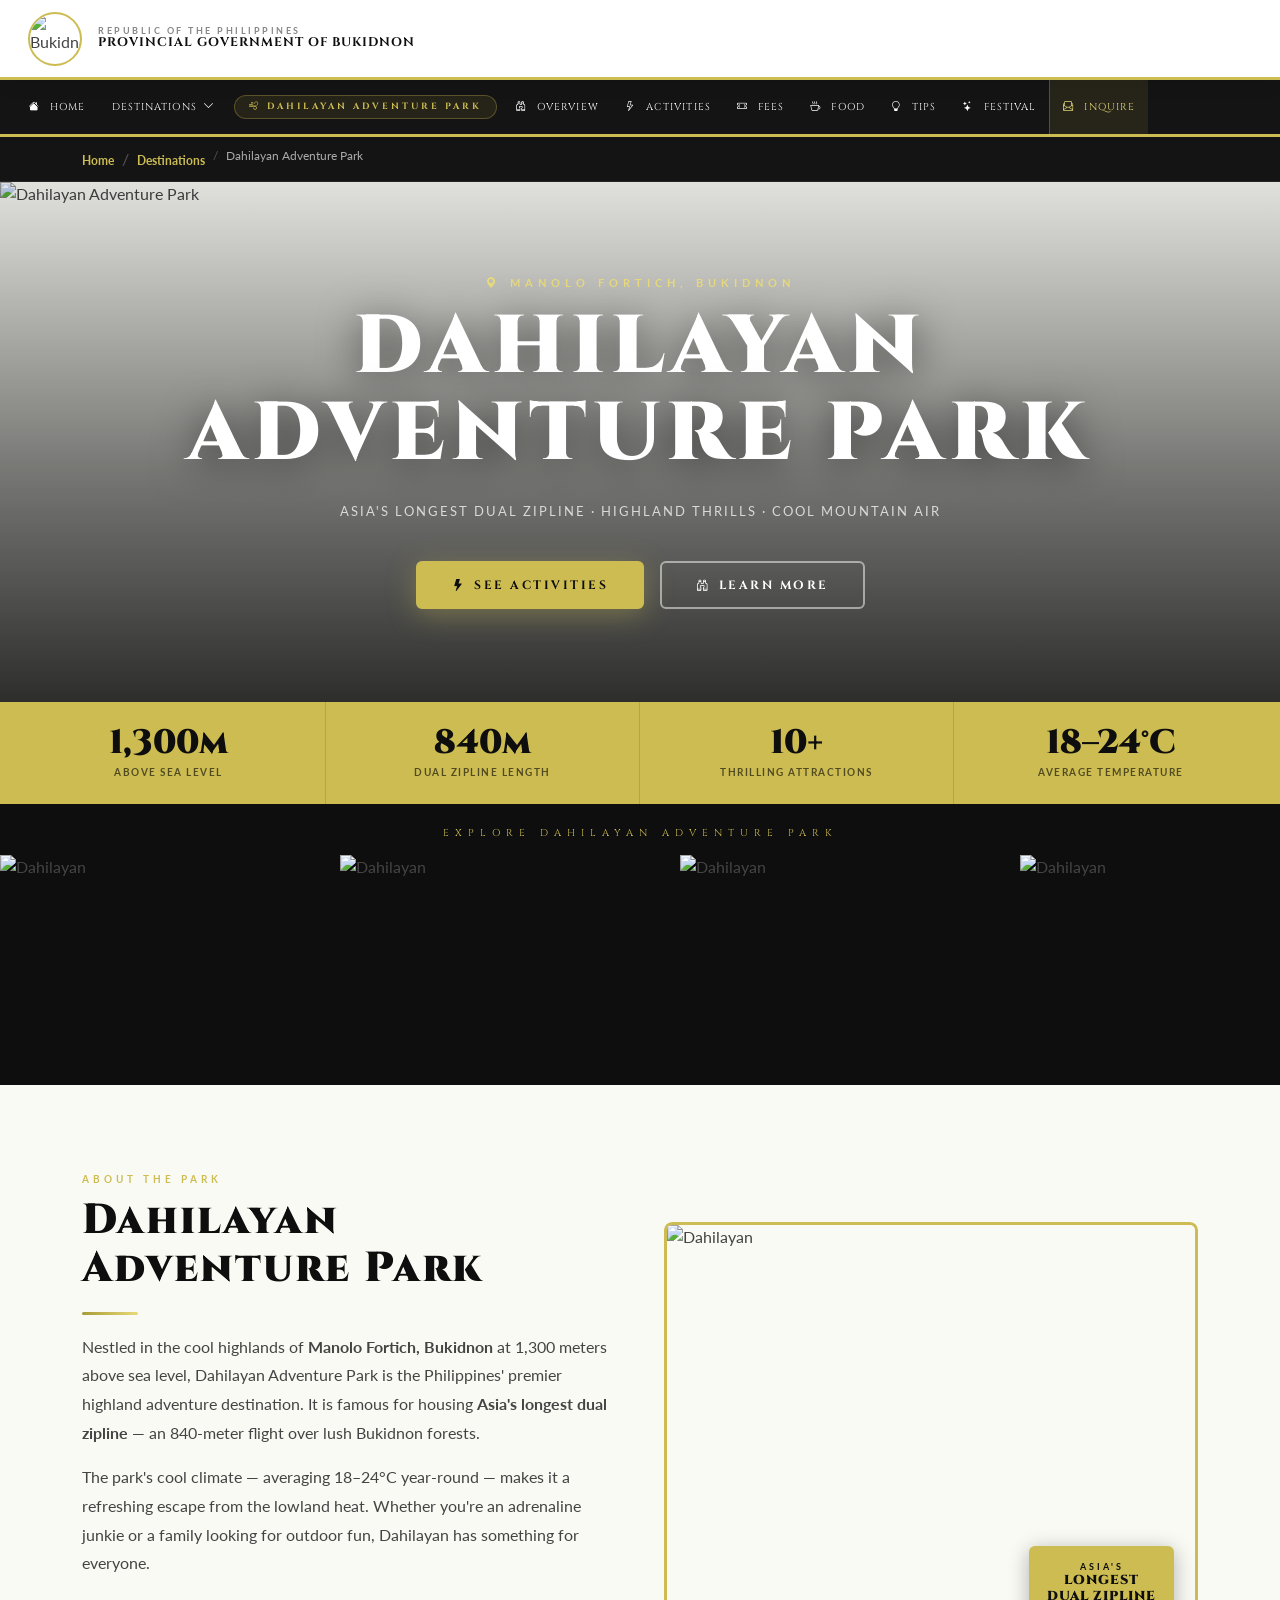
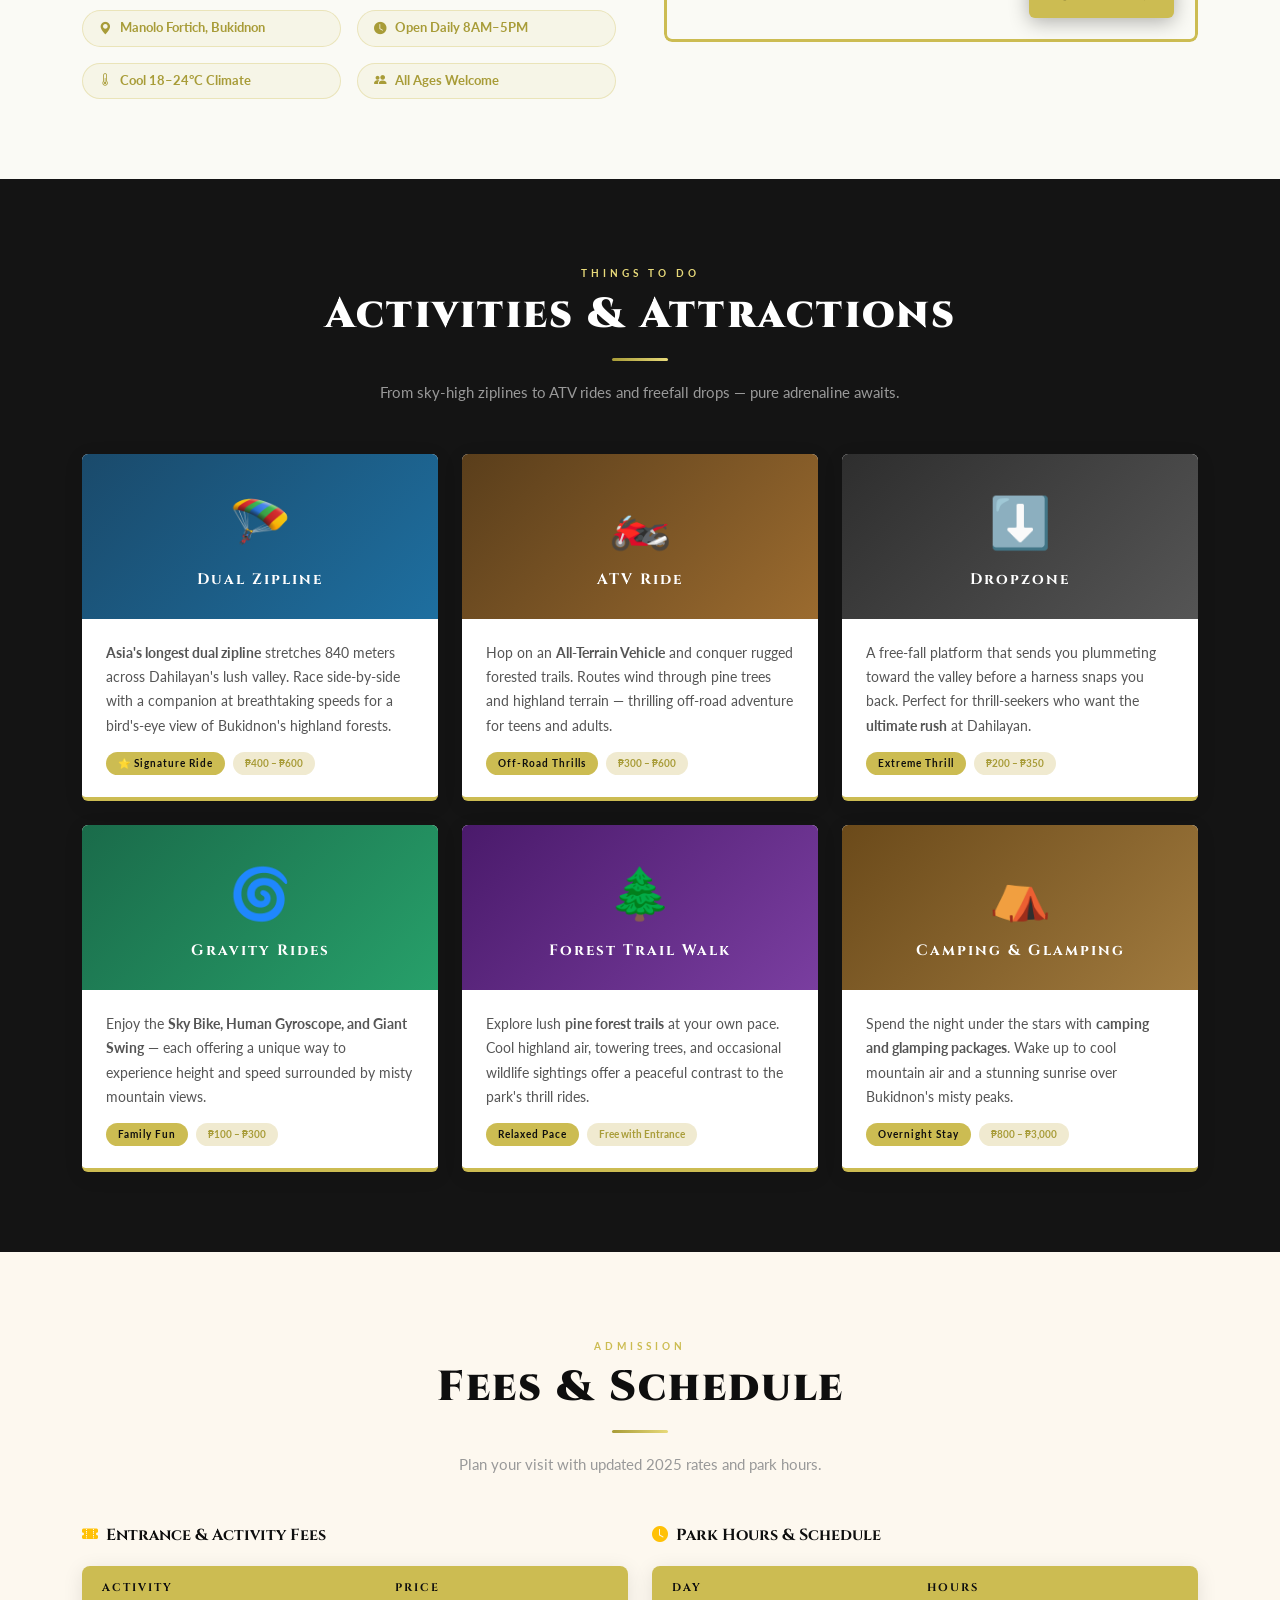
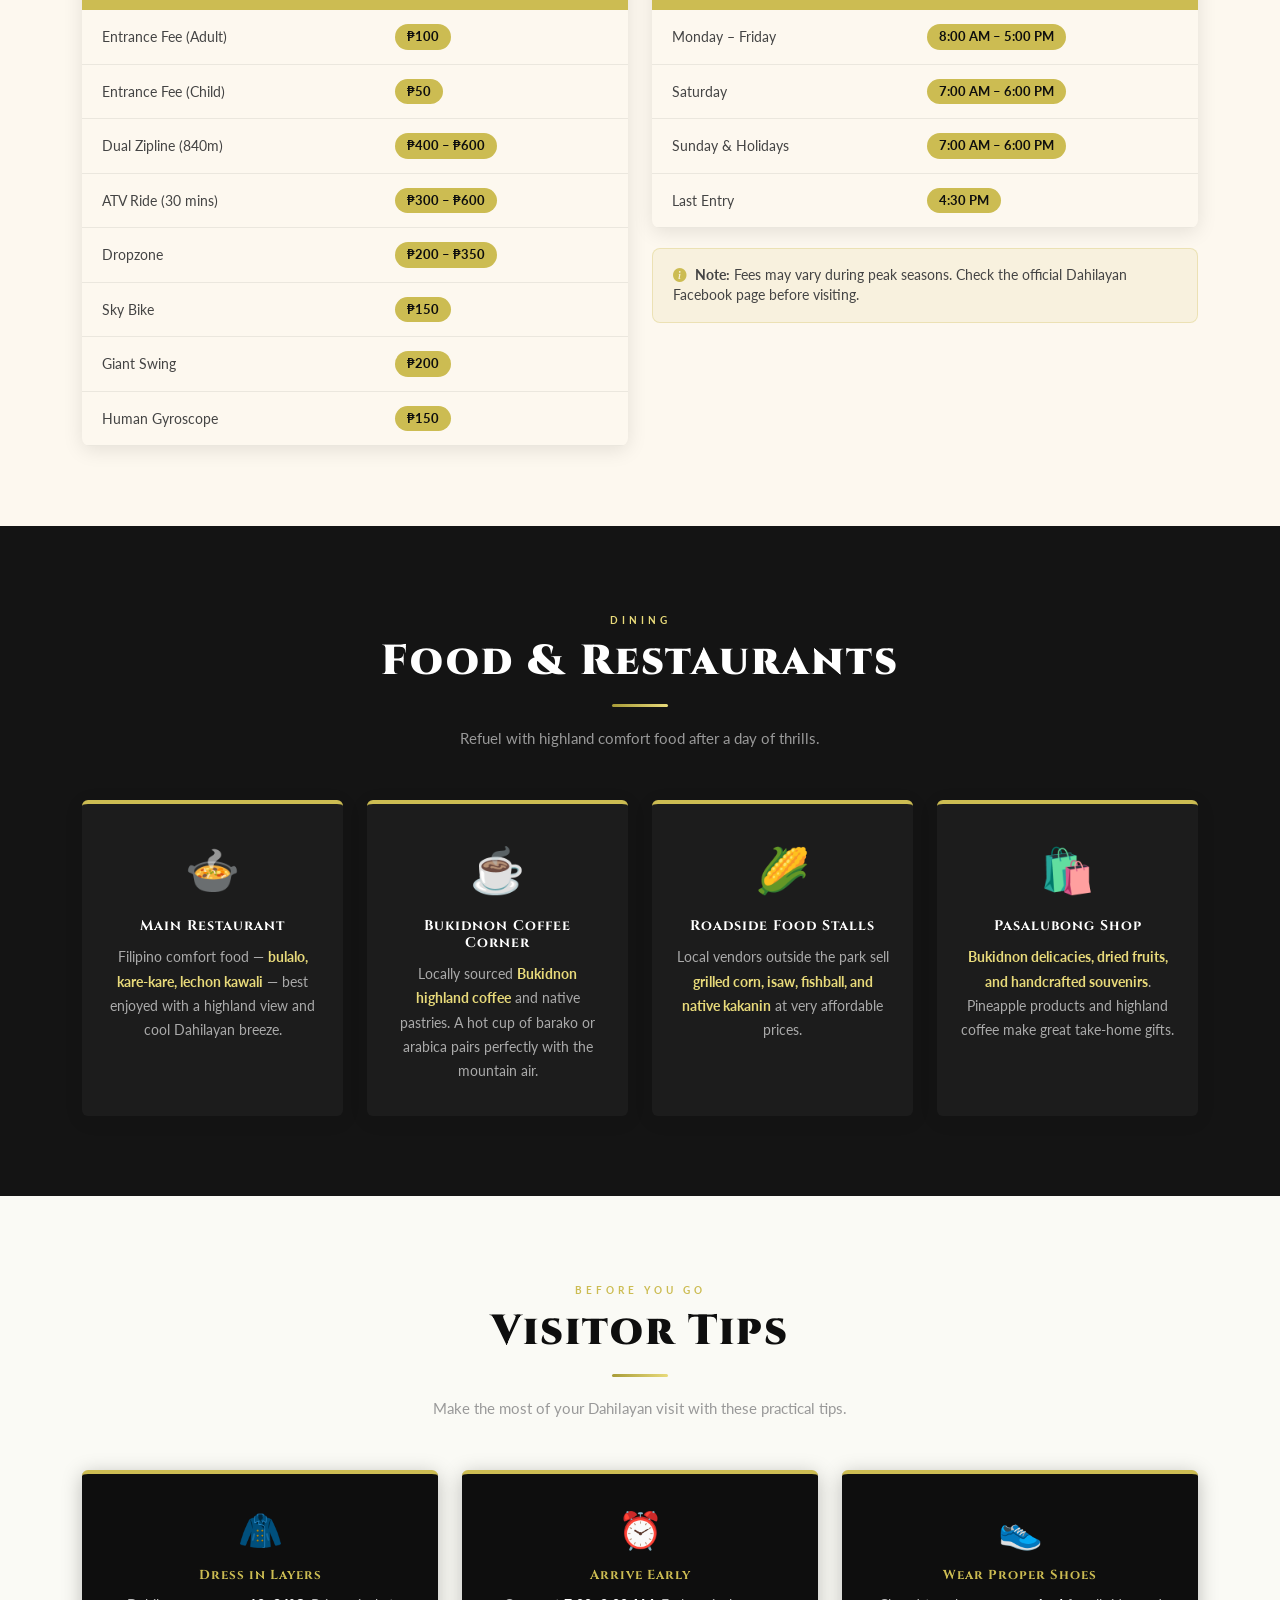
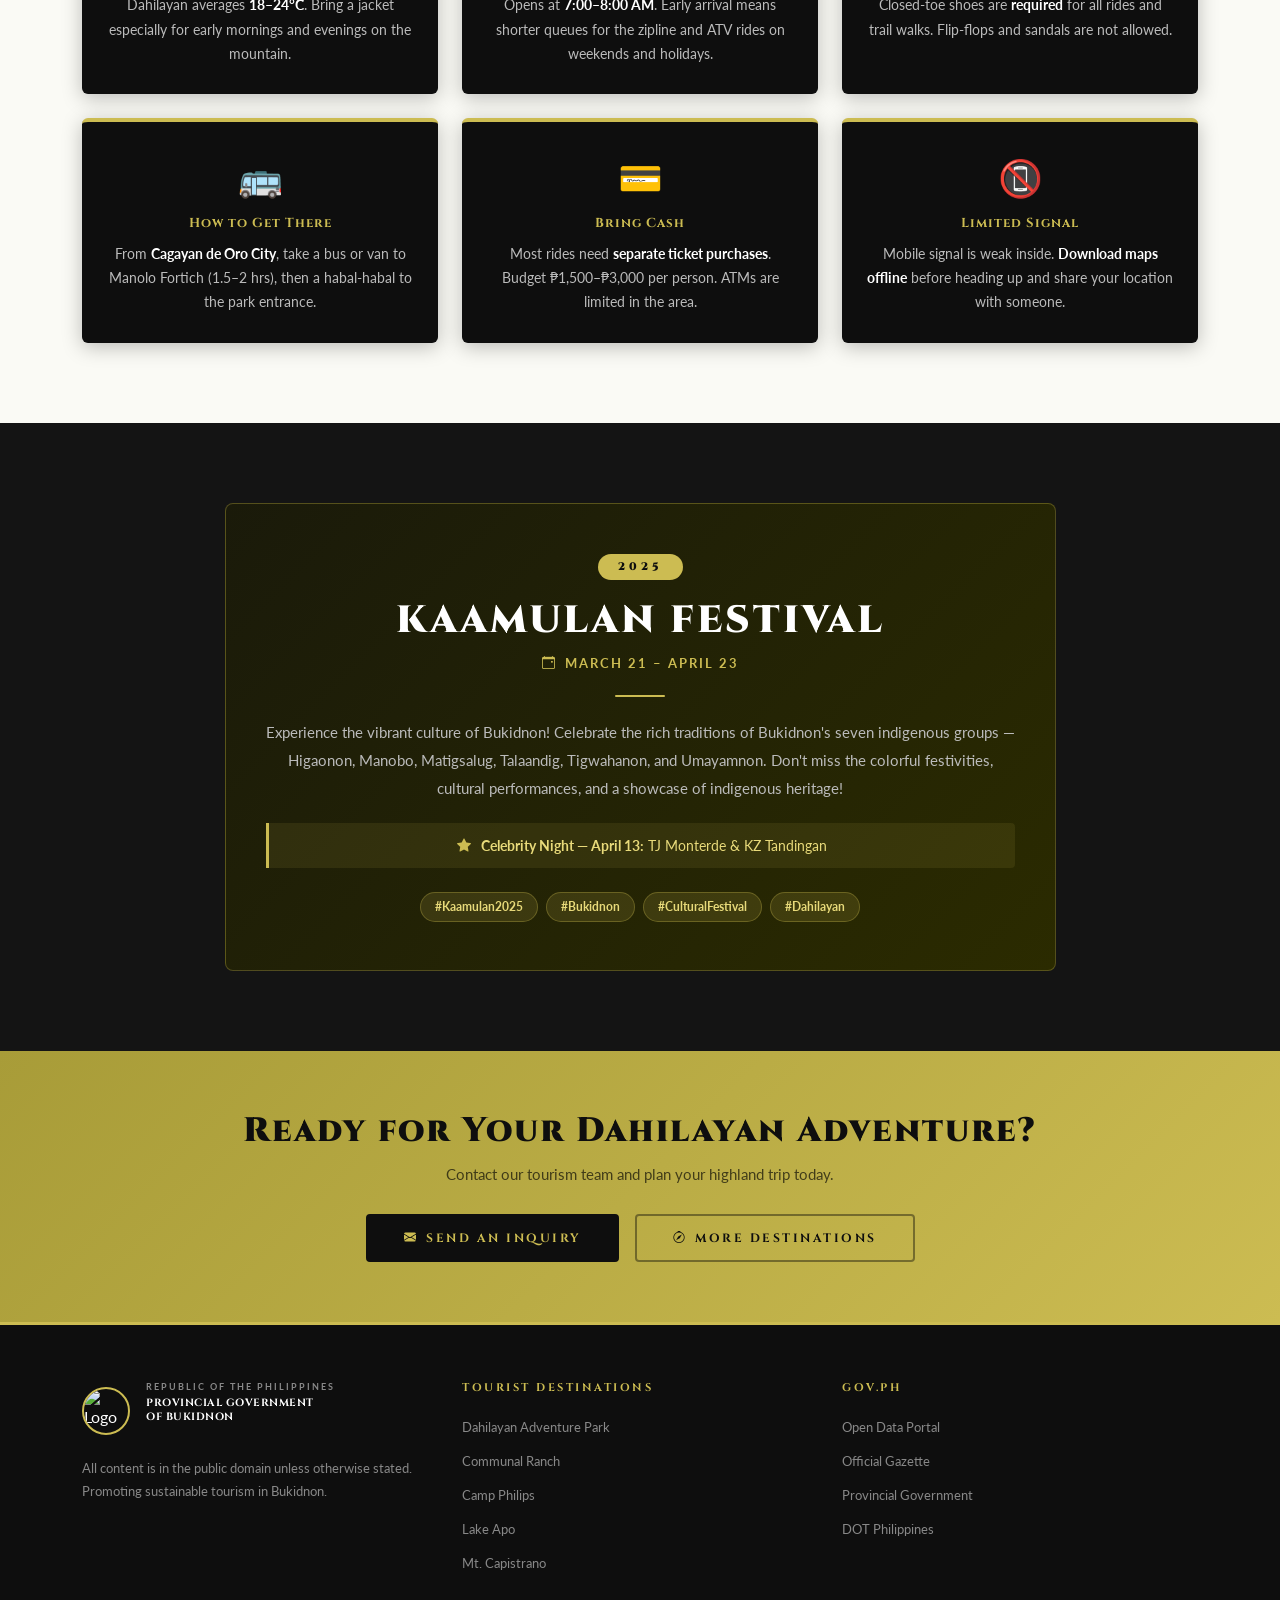
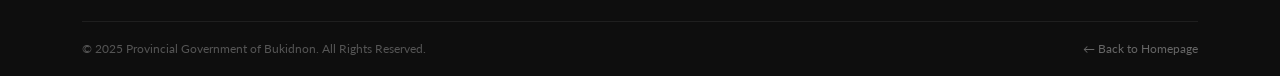
==== dahilayan-overview.html @ 79a54953 "Add files via upload" ====
<!DOCTYPE html>
<html lang="en">
<head>
<meta charset="UTF-8">
<meta name="viewport" content="width=device-width, initial-scale=1.0">
<title>Dahilayan Adventure Park – Bukidnon Tourism</title>
<link rel="preconnect" href="https://fonts.googleapis.com">
<link rel="preconnect" href="https://fonts.gstatic.com" crossorigin>
<link href="https://fonts.googleapis.com/css2?family=Cinzel:wght@400;600;700;900&family=Lato:ital,wght@0,300;0,400;0,700;1,300&display=swap" rel="stylesheet">
<link href="https://cdn.jsdelivr.net/npm/bootstrap@5.3.3/dist/css/bootstrap.min.css" rel="stylesheet">
<link href="https://cdn.jsdelivr.net/npm/bootstrap-icons@1.11.3/font/bootstrap-icons.min.css" rel="stylesheet">
<link rel="stylesheet" href="styles/index_style.css">
<style>
:root{--gold:#ccbc52;--gold-dark:#a89c38;--gold-light:#e8da7a;--black:#0e0e0e;--dark:#141414;--mid:#222;--dark-card:#1c1c1c;--white:#fff;--off-white:#fafaf5;--warm-bg:#fdf8ef;--text-body:#444;--text-muted:#888;--font-display:'Cinzel',serif;--font-body:'Lato',sans-serif;--header-h:80px;--nav-h:54px;--radius:6px;--transition:.25s ease;}
*,*::before,*::after{box-sizing:border-box;margin:0;padding:0;}html{scroll-behavior:smooth;}body{font-family:var(--font-body);background:var(--off-white);color:var(--text-body);overflow-x:hidden;}img{max-width:100%;display:block;}a{text-decoration:none;}

/* HEADER */
.site-header{position:sticky;top:0;z-index:1200;height:var(--header-h);background:var(--white);border-bottom:3px solid var(--gold);box-shadow:0 2px 18px rgba(0,0,0,.10);transition:height var(--transition);}
.site-header.header-scrolled{height:64px;}
.header-inner{height:100%;padding:0 28px;}
.site-logo{width:54px;height:54px;border-radius:50%;border:2.5px solid var(--gold);object-fit:cover;transition:width var(--transition),height var(--transition);}
.header-scrolled .site-logo{width:44px;height:44px;}
.header-sub{font-size:9px;font-weight:700;letter-spacing:2.5px;color:var(--text-muted);text-transform:uppercase;line-height:1;}
.header-title{font-family:var(--font-display);font-size:12.5px;font-weight:700;letter-spacing:1px;color:var(--black);line-height:1.35;}

/* HAMBURGER */
.hamburger-btn{display:none;flex-direction:column;justify-content:center;gap:5px;background:none;border:none;cursor:pointer;padding:8px;}
.hamburger-btn span{display:block;width:26px;height:2px;background:var(--black);border-radius:2px;transition:transform .3s,opacity .3s;}
.hamburger-btn.active span:nth-child(1){transform:translateY(7px) rotate(45deg);}
.hamburger-btn.active span:nth-child(2){opacity:0;}
.hamburger-btn.active span:nth-child(3){transform:translateY(-7px) rotate(-45deg);}

/* NAV */
.main-nav{background:var(--dark);border-bottom:3px solid var(--gold);position:sticky;top:var(--header-h);z-index:1100;transition:top var(--transition);}
.header-scrolled~.main-nav{top:64px;}
.nav-inner{min-height:var(--nav-h);}
.nav-list{list-style:none;}
.nav-item-custom{position:relative;}
.nav-link-custom{display:flex;align-items:center;gap:6px;padding:0 13px;height:var(--nav-h);color:var(--white);font-family:var(--font-display);font-size:10px;letter-spacing:1.1px;text-transform:uppercase;white-space:nowrap;cursor:pointer;transition:background var(--transition),color var(--transition);}
.nav-link-custom:hover,.nav-item-active .nav-link-custom{background:var(--gold);color:var(--black);}
.nav-chevron{font-size:11px;transition:transform .3s;}
.nav-item-custom:hover .nav-chevron,.nav-item-open .nav-chevron{transform:rotate(180deg);}
.nav-page-label{display:flex;align-items:center;}
.nav-section-pill{display:inline-flex;align-items:center;gap:6px;font-family:var(--font-display);font-size:9px;font-weight:700;letter-spacing:3px;text-transform:uppercase;color:var(--gold);background:rgba(204,188,82,.10);border:1px solid rgba(204,188,82,.30);border-radius:20px;padding:4px 14px;white-space:nowrap;pointer-events:none;margin:0 6px;}
.nav-cta .nav-link-custom{background:rgba(204,188,82,.10);border-left:1px solid rgba(204,188,82,.30);color:var(--gold-light);}
.nav-cta .nav-link-custom:hover{background:var(--gold);color:var(--black);}

/* DROPDOWN */
.nav-dropdown{display:none;position:absolute;top:var(--nav-h);left:0;min-width:230px;background:var(--mid);border-top:3px solid var(--gold);list-style:none;box-shadow:0 12px 32px rgba(0,0,0,.4);z-index:999;animation:dropIn .2s ease;}
.nav-item-custom:hover .nav-dropdown{display:block;}
@keyframes dropIn{from{opacity:0;transform:translateY(-8px);}to{opacity:1;transform:translateY(0);}}
.nav-dropdown li a{display:flex;align-items:center;gap:10px;padding:12px 20px;color:#ccc;font-size:13px;border-bottom:1px solid rgba(255,255,255,.05);transition:background var(--transition),color var(--transition),padding-left var(--transition);}
.nav-dropdown li:last-child a{border-bottom:none;}
.nav-dropdown li a:hover{background:var(--gold);color:var(--black);padding-left:28px;font-weight:700;}

/* BUTTONS */
.btn-gold{display:inline-block;padding:13px 34px;background:var(--gold);color:var(--black);font-family:var(--font-display);font-size:12px;font-weight:700;letter-spacing:2.5px;text-transform:uppercase;border-radius:var(--radius);border:2px solid var(--gold);box-shadow:0 6px 28px rgba(204,188,82,.35);transition:background var(--transition),transform .2s;}
.btn-gold:hover{background:var(--gold-light);transform:translateY(-2px);color:var(--black);}
.btn-ghost{display:inline-block;padding:13px 34px;background:transparent;color:var(--white);font-family:var(--font-display);font-size:12px;font-weight:700;letter-spacing:2.5px;text-transform:uppercase;border-radius:var(--radius);border:2px solid rgba(255,255,255,.5);transition:all var(--transition);}
.btn-ghost:hover{border-color:var(--gold);color:var(--gold-light);transform:translateY(-2px);}

/* PAGE HERO */
.page-hero{position:relative;width:100%;height:520px;overflow:hidden;}
.page-hero-bg{width:100%;height:100%;object-fit:cover;object-position:center;animation:heroZoom 16s ease-in-out infinite alternate;}
@keyframes heroZoom{from{transform:scale(1);}to{transform:scale(1.06);}}
.page-hero-overlay{position:absolute;inset:0;background:linear-gradient(to bottom,rgba(0,0,0,.1) 0%,rgba(0,0,0,.52) 55%,rgba(0,0,0,.82) 100%);display:flex;flex-direction:column;align-items:center;justify-content:center;text-align:center;padding:24px;}
.page-hero-eyebrow{font-size:11px;font-weight:700;letter-spacing:5px;color:var(--gold-light);text-transform:uppercase;margin-bottom:14px;animation:fadeDown .8s ease both;}
.page-hero-title{font-family:var(--font-display);font-size:clamp(40px,7vw,82px);font-weight:900;color:var(--white);letter-spacing:6px;text-shadow:0 6px 40px rgba(0,0,0,.6);line-height:1.05;animation:fadeDown .9s .1s ease both;}
.page-hero-sub{font-size:13px;letter-spacing:2px;color:rgba(255,255,255,.75);margin-top:16px;text-transform:uppercase;animation:fadeUp .8s .2s ease both;}
@keyframes fadeDown{from{opacity:0;transform:translateY(-20px);}to{opacity:1;transform:translateY(0);}}
@keyframes fadeUp{from{opacity:0;transform:translateY(20px);}to{opacity:1;transform:translateY(0);}}

/* BREADCRUMB */
.breadcrumb-bar{background:var(--dark);border-bottom:1px solid rgba(255,255,255,.07);padding:10px 0;}
.breadcrumb-bar .breadcrumb{margin:0;background:none;padding:0;}
.breadcrumb-bar .breadcrumb-item a{color:var(--gold);font-size:12px;font-weight:700;}
.breadcrumb-bar .breadcrumb-item.active{color:#aaa;font-size:12px;}
.breadcrumb-bar .breadcrumb-item+.breadcrumb-item::before{color:#555;}

/* FACT BAND */
.fact-bar{background:var(--gold);}
.fact-item{display:flex;flex-direction:column;align-items:center;justify-content:center;padding:24px 16px;border-right:1px solid rgba(0,0,0,.12);text-align:center;}
.fact-item:last-child{border-right:none;}
.fact-num{font-family:var(--font-display);font-size:clamp(22px,3.5vw,34px);font-weight:900;color:var(--black);line-height:1;}
.fact-label{font-size:10px;font-weight:700;letter-spacing:1.5px;text-transform:uppercase;color:rgba(0,0,0,.6);margin-top:5px;}

/* SLIDER */
.slider-section{overflow:hidden;background:var(--black);}
.slider-label-bar{font-family:var(--font-display);font-size:10px;letter-spacing:6px;color:var(--gold);text-align:center;padding:22px 0 14px;text-transform:uppercase;}
.slide-track{display:flex;animation:scroll 28s linear infinite;width:max-content;}
.slide-track img{width:340px;height:230px;object-fit:cover;flex-shrink:0;border-right:4px solid var(--black);}
@keyframes scroll{0%{transform:translateX(0);}100%{transform:translateX(-50%);}}

/* SECTIONS */
.section-block{padding:80px 0;}
.section-dark{background:var(--dark);}
.section-warm{background:var(--warm-bg);}
.section-eyebrow{display:inline-block;font-size:10px;font-weight:700;letter-spacing:4px;text-transform:uppercase;color:var(--gold);margin-bottom:10px;}
.section-eyebrow.light{color:var(--gold-light);}
.section-heading{font-family:var(--font-display);font-size:clamp(26px,4vw,42px);font-weight:900;color:var(--black);letter-spacing:2px;line-height:1.15;}
.section-heading.light{color:var(--white);}
.section-rule{width:56px;height:3px;background:linear-gradient(90deg,var(--gold-dark),var(--gold-light));border-radius:2px;margin:18px 0;}
.section-intro{font-size:15px;line-height:1.8;color:#999;max-width:620px;margin:0 auto;}
.section-body{font-size:15.5px;line-height:1.85;color:var(--text-body);}
.info-pill{background:rgba(204,188,82,.08);border:1px solid rgba(204,188,82,.3);border-radius:30px;padding:8px 16px;font-size:12.5px;font-weight:700;color:var(--gold-dark);display:flex;align-items:center;gap:8px;}

/* INFO CARDS */
.info-card{background:var(--white);border-radius:var(--radius);border-top:4px solid var(--gold);box-shadow:0 4px 20px rgba(0,0,0,.08);padding:32px 24px;text-align:center;height:100%;transition:transform .3s,box-shadow .3s;}
.info-card:hover{transform:translateY(-5px);box-shadow:0 12px 32px rgba(0,0,0,.14);}
.info-card-icon{font-size:44px;margin-bottom:16px;}
.info-card h3{font-family:var(--font-display);font-size:14px;font-weight:700;letter-spacing:1px;color:var(--black);margin-bottom:10px;}
.info-card p{font-size:13.5px;line-height:1.8;color:#555;margin:0;}

/* ACTIVITY CARDS */
.activity-card{background:var(--white);border-radius:var(--radius);border-bottom:4px solid var(--gold);box-shadow:0 4px 20px rgba(0,0,0,.09);overflow:hidden;height:100%;transition:transform .3s,box-shadow .3s;}
.activity-card:hover{transform:translateY(-6px);box-shadow:0 16px 36px rgba(0,0,0,.18);}
.activity-header{padding:30px 20px;text-align:center;}
.activity-emoji{font-size:50px;display:block;margin-bottom:12px;}
.activity-name{font-family:var(--font-display);font-size:15px;font-weight:700;letter-spacing:2px;color:var(--white);margin:0;}
.activity-body{padding:22px 24px;}
.activity-body p{font-size:13.5px;line-height:1.8;color:#555;margin:0;}
.activity-tags{margin-top:14px;display:flex;gap:8px;flex-wrap:wrap;}
.tag-gold{background:var(--gold);color:var(--black);font-size:10px;font-weight:700;letter-spacing:1px;padding:4px 12px;border-radius:20px;}
.tag-outline{background:#f0ead0;color:var(--gold-dark);font-size:10px;font-weight:700;padding:4px 12px;border-radius:20px;}

/* PRICE TABLE */
.price-table{width:100%;border-collapse:collapse;}
.price-table th{background:var(--gold);color:var(--black);font-family:var(--font-display);font-size:11px;letter-spacing:2px;text-transform:uppercase;padding:14px 20px;text-align:left;}
.price-table td{padding:14px 20px;font-size:14px;border-bottom:1px solid rgba(0,0,0,.07);color:var(--text-body);}
.price-table tr:hover td{background:rgba(204,188,82,.06);}
.price-badge{display:inline-block;background:var(--gold);color:var(--black);font-weight:700;font-size:13px;padding:3px 12px;border-radius:20px;}

/* TIP CARDS */
.tip-card{background:var(--black);border-radius:var(--radius);border-top:4px solid var(--gold);box-shadow:0 4px 20px rgba(0,0,0,.25);padding:28px 24px;text-align:center;height:100%;transition:transform .3s;}
.tip-card:hover{transform:translateY(-4px);}
.tip-icon{font-size:36px;margin-bottom:12px;display:block;}
.tip-card h3{font-family:var(--font-display);font-size:13px;font-weight:700;letter-spacing:1px;color:var(--gold);margin-bottom:10px;}
.tip-card p{font-size:13.5px;line-height:1.8;color:#bbb;margin:0;}

/* FESTIVAL */
.festival-card{background:linear-gradient(135deg,#1a1a0a,#2b2b00);border:1px solid rgba(204,188,82,.3);border-radius:8px;padding:48px 40px;}
.festival-badge{display:inline-block;background:var(--gold);color:var(--black);font-family:var(--font-display);font-size:11px;font-weight:900;letter-spacing:4px;padding:5px 20px;border-radius:20px;margin-bottom:18px;}
.festival-title{font-family:var(--font-display);font-size:clamp(24px,4vw,38px);font-weight:900;letter-spacing:3px;color:var(--white);margin-bottom:10px;}
.festival-dates-txt{font-size:13px;font-weight:700;letter-spacing:2px;color:var(--gold);text-transform:uppercase;}
.festival-rule{width:50px;height:2px;background:var(--gold);border-radius:2px;margin:22px auto;}
.festival-desc{font-size:15px;line-height:1.85;color:#bbb;}
.festival-hl{background:rgba(204,188,82,.1);border-left:3px solid var(--gold);padding:12px 18px;border-radius:0 4px 4px 0;font-size:14px;color:var(--gold-light);margin-top:20px;display:flex;align-items:center;gap:10px;}
.fest-tag{display:inline-block;padding:5px 14px;background:rgba(204,188,82,.15);border:1px solid rgba(204,188,82,.3);color:var(--gold-light);font-size:12px;font-weight:700;border-radius:20px;transition:background var(--transition),color var(--transition),transform .2s;}
.fest-tag:hover{background:var(--gold);border-color:var(--gold);color:var(--black);transform:translateY(-2px);}

/* FOOTER */
.site-footer{background:var(--black);border-top:3px solid var(--gold);padding:56px 0 0;color:var(--white);}
.footer-logo{width:48px;height:48px;border-radius:50%;border:2px solid var(--gold);object-fit:cover;}
.footer-province-sub{font-size:8.5px;font-weight:700;letter-spacing:2px;color:var(--text-muted);text-transform:uppercase;margin-bottom:2px;}
.footer-province-name{font-family:var(--font-display);font-size:10.5px;font-weight:700;color:var(--white);letter-spacing:.5px;line-height:1.4;}
.footer-about{font-size:13px;line-height:1.75;color:#888;margin:0;}
.footer-heading{font-family:var(--font-display);font-size:11px;letter-spacing:2.5px;color:var(--gold);text-transform:uppercase;margin-bottom:16px;font-weight:700;}
.footer-links{list-style:none;padding:0;margin:0;}
.footer-links li,.footer-links li a{font-size:13px;line-height:1.7;color:#888;display:flex;align-items:center;padding:3px 0;transition:color .2s;}
.footer-links li a:hover{color:var(--gold-light);}
.footer-bottom{margin-top:40px;border-top:1px solid rgba(255,255,255,.07);padding:18px 0;display:flex;justify-content:space-between;align-items:center;flex-wrap:wrap;gap:8px;}
.footer-bottom p{font-size:12px;color:#555;margin:0;}

/* BACK TO TOP */
.back-to-top{position:fixed;bottom:32px;right:28px;z-index:900;width:44px;height:44px;background:var(--gold);color:var(--black);border:none;border-radius:50%;font-size:18px;display:flex;align-items:center;justify-content:center;cursor:pointer;box-shadow:0 4px 20px rgba(204,188,82,.45);opacity:0;transform:translateY(20px);transition:opacity .3s,transform .3s;pointer-events:none;}
.back-to-top.visible{opacity:1;transform:translateY(0);pointer-events:auto;}
.back-to-top:hover{background:var(--gold-light);}

/* REVEAL */
.will-reveal{opacity:0;transform:translateY(28px);transition:opacity .55s ease,transform .55s ease;}
.will-reveal.revealed{opacity:1;transform:translateY(0);}

/* RESPONSIVE */
@media(max-width:1199.98px){
  .hamburger-btn{display:flex;}
  .main-nav{position:fixed;top:var(--header-h);left:0;right:0;max-height:0;overflow:hidden;overflow-y:auto;transition:max-height .4s ease;border-bottom:none;}
  .main-nav.nav-open{max-height:calc(100vh - var(--header-h));border-bottom:3px solid var(--gold);}
  .nav-inner{flex-direction:column;align-items:stretch;padding:0;}
  .nav-list{flex-direction:column;}
  .nav-link-custom{height:50px;padding:0 20px;}
  .nav-dropdown{position:static;box-shadow:none;border-top:1px solid rgba(255,255,255,.06);animation:none;background:#1a1a1a;display:none;}
  .nav-item-open .nav-dropdown{display:block;}
  .nav-page-label{padding:8px 20px;}
}
@media(max-width:767.98px){
  .section-block{padding:56px 0;}
  .page-hero{height:380px;}
  .festival-card{padding:32px 20px;}
  .footer-bottom{flex-direction:column;text-align:center;}
  .slide-track img{width:240px;height:170px;}
}
</style>
</head>
<body>

<!-- ══ HEADER ══ -->
<header class="site-header" id="siteHeader">
  <div class="header-inner d-flex align-items-center justify-content-between">
    <div class="d-flex align-items-center gap-3">
      <img src="image/logo.png" alt="Bukidnon Logo" class="site-logo">
      <div>
        <p class="header-sub mb-0">REPUBLIC OF THE PHILIPPINES</p>
        <h1 class="header-title mb-0">PROVINCIAL GOVERNMENT OF BUKIDNON</h1>
      </div>
    </div>
    <button class="hamburger-btn d-xl-none" id="hamburgerBtn" aria-label="Toggle menu">
      <span></span><span></span><span></span>
    </button>
  </div>
</header>

<!-- ══ NAV ══ -->
<nav class="main-nav" id="mainNav">
  <div class="nav-inner d-flex align-items-center px-3">
    <ul class="nav-list d-flex align-items-stretch m-0 p-0 flex-wrap">

      <li class="nav-item-custom">
        <a class="nav-link-custom" href="index.html"><i class="bi bi-house-fill me-1"></i>Home</a>
      </li>

      <li class="nav-item-custom">
        <a class="nav-link-custom" href="index.html#destinations">Destinations <i class="bi bi-chevron-down nav-chevron"></i></a>
        <ul class="nav-dropdown">
          <li><a href="dahilayan-overview.html"><i class="bi bi-wind"></i>Dahilayan Adventure Park</a></li>
          <li><a href="communal-ranch-overview.html"><i class="bi bi-tree"></i>Communal Ranch</a></li>
          <li><a href="Camp-Philips.html"><i class="bi bi-pin-map"></i>Camp Philips</a></li>
          <li><a href="lakeapo-overview.html"><i class="bi bi-droplet"></i>Lake Apo</a></li>
          <li><a href="capistrano-overview.html"><i class="bi bi-mountain"></i>Mt. Capistrano</a></li>
        </ul>
      </li>

      <!-- Page pill -->
      <li class="nav-item-custom nav-page-label">
        <span class="nav-section-pill"><i class="bi bi-wind"></i> Dahilayan Adventure Park</span>
      </li>

      <li class="nav-item-custom" id="nav-overview">
        <a class="nav-link-custom" href="#overview"><i class="bi bi-binoculars me-1"></i>Overview</a>
      </li>
      <li class="nav-item-custom" id="nav-activities">
        <a class="nav-link-custom" href="#activities"><i class="bi bi-lightning me-1"></i>Activities</a>
      </li>
      <li class="nav-item-custom" id="nav-fees">
        <a class="nav-link-custom" href="#fees"><i class="bi bi-ticket-perforated me-1"></i>Fees</a>
      </li>
      <li class="nav-item-custom" id="nav-food">
        <a class="nav-link-custom" href="#food"><i class="bi bi-cup-hot me-1"></i>Food</a>
      </li>
      <li class="nav-item-custom" id="nav-tips">
        <a class="nav-link-custom" href="#tips"><i class="bi bi-lightbulb me-1"></i>Tips</a>
      </li>
      <li class="nav-item-custom" id="nav-festival">
        <a class="nav-link-custom" href="#festival"><i class="bi bi-stars me-1"></i>Festival</a>
      </li>

      <li class="nav-item-custom nav-cta">
        <a class="nav-link-custom" href="index.html#inquiry"><i class="bi bi-envelope-paper me-1"></i>Inquire</a>
      </li>
    </ul>
  </div>
</nav>

<!-- ══ BREADCRUMB ══ -->
<div class="breadcrumb-bar">
  <div class="container">
    <nav aria-label="breadcrumb">
      <ol class="breadcrumb">
        <li class="breadcrumb-item"><a href="index.html">Home</a></li>
        <li class="breadcrumb-item"><a href="index.html#destinations">Destinations</a></li>
        <li class="breadcrumb-item active">Dahilayan Adventure Park</li>
      </ol>
    </nav>
  </div>
</div>

<!-- ══ HERO ══ -->
<section class="page-hero">
  <img src="image/overview.jpg" alt="Dahilayan Adventure Park" class="page-hero-bg">
  <div class="page-hero-overlay">
    <p class="page-hero-eyebrow"><i class="bi bi-geo-alt-fill"></i> Manolo Fortich, Bukidnon</p>
    <h1 class="page-hero-title">DAHILAYAN<br>ADVENTURE PARK</h1>
    <p class="page-hero-sub">Asia's Longest Dual Zipline &middot; Highland Thrills &middot; Cool Mountain Air</p>
    <div class="d-flex gap-3 flex-wrap justify-content-center mt-4">
      <a href="#activities" class="btn-gold"><i class="bi bi-lightning-fill me-2"></i>See Activities</a>
      <a href="#overview"   class="btn-ghost"><i class="bi bi-binoculars me-2"></i>Learn More</a>
    </div>
  </div>
</section>

<!-- ══ FACTS BAND ══ -->
<section class="fact-bar">
  <div class="container-fluid">
    <div class="row g-0">
      <div class="col-6 col-md-3 fact-item"><span class="fact-num">1,300m</span><span class="fact-label">Above Sea Level</span></div>
      <div class="col-6 col-md-3 fact-item"><span class="fact-num">840m</span><span class="fact-label">Dual Zipline Length</span></div>
      <div class="col-6 col-md-3 fact-item"><span class="fact-num">10+</span><span class="fact-label">Thrilling Attractions</span></div>
      <div class="col-6 col-md-3 fact-item"><span class="fact-num">18–24°C</span><span class="fact-label">Average Temperature</span></div>
    </div>
  </div>
</section>

<!-- ══ PHOTO SLIDER ══ -->
<section class="slider-section">
  <div class="slider-label-bar">EXPLORE DAHILAYAN ADVENTURE PARK</div>
  <div class="slide-track">
    <img src="image/dahilayan1.jpg" alt="Dahilayan">
    <img src="image/dahilayan2.jpg" alt="Dahilayan">
    <img src="image/dahilayan3.jpg" alt="Dahilayan">
    <img src="image/dahilayan4.jpg" alt="Dahilayan">
    <img src="image/dahilayan5.jpg" alt="Dahilayan">
    <img src="image/dahilayan1.jpg" alt="Dahilayan">
    <img src="image/dahilayan2.jpg" alt="Dahilayan">
    <img src="image/dahilayan3.jpg" alt="Dahilayan">
  </div>
</section>

<!-- ══ OVERVIEW ══ -->
<section class="section-block" id="overview" style="scroll-margin-top:140px;">
  <div class="container">
    <div class="row align-items-center g-5">
      <div class="col-lg-6">
        <div class="section-eyebrow">About the Park</div>
        <h2 class="section-heading">Dahilayan Adventure Park</h2>
        <div class="section-rule"></div>
        <p class="section-body">Nestled in the cool highlands of <strong>Manolo Fortich, Bukidnon</strong> at 1,300 meters above sea level, Dahilayan Adventure Park is the Philippines' premier highland adventure destination. It is famous for housing <strong>Asia's longest dual zipline</strong> — an 840-meter flight over lush Bukidnon forests.</p>
        <p class="section-body mt-3">The park's cool climate — averaging 18–24°C year-round — makes it a refreshing escape from the lowland heat. Whether you're an adrenaline junkie or a family looking for outdoor fun, Dahilayan has something for everyone.</p>
        <div class="row g-3 mt-3">
          <div class="col-6"><div class="info-pill"><i class="bi bi-geo-alt-fill"></i>Manolo Fortich, Bukidnon</div></div>
          <div class="col-6"><div class="info-pill"><i class="bi bi-clock-fill"></i>Open Daily 8AM–5PM</div></div>
          <div class="col-6"><div class="info-pill"><i class="bi bi-thermometer-half"></i>Cool 18–24°C Climate</div></div>
          <div class="col-6"><div class="info-pill"><i class="bi bi-people-fill"></i>All Ages Welcome</div></div>
        </div>
      </div>
      <div class="col-lg-6">
        <div style="position:relative;border-radius:8px;overflow:hidden;">
          <img src="image/dahilayan2.jpg" alt="Dahilayan" style="width:100%;height:420px;object-fit:cover;border-radius:8px;border:3px solid var(--gold);">
          <div style="position:absolute;bottom:24px;right:24px;background:var(--gold);color:var(--black);padding:14px 18px;border-radius:6px;box-shadow:0 4px 20px rgba(0,0,0,.3);text-align:center;">
            <span style="display:block;font-size:9px;font-weight:700;letter-spacing:3px;text-transform:uppercase;">Asia's</span>
            <span style="display:block;font-family:var(--font-display);font-size:13px;font-weight:900;letter-spacing:1px;line-height:1.2;">LONGEST<br>DUAL ZIPLINE</span>
          </div>
        </div>
      </div>
    </div>
  </div>
</section>

<!-- ══ ACTIVITIES ══ -->
<section class="section-block section-dark" id="activities" style="scroll-margin-top:140px;">
  <div class="container">
    <div class="text-center mb-5">
      <div class="section-eyebrow light">Things To Do</div>
      <h2 class="section-heading light">Activities &amp; Attractions</h2>
      <div class="section-rule mx-auto"></div>
      <p class="section-intro">From sky-high ziplines to ATV rides and freefall drops — pure adrenaline awaits.</p>
    </div>
    <div class="row g-4">

      <div class="col-sm-6 col-lg-4 will-reveal">
        <div class="activity-card">
          <div class="activity-header" style="background:linear-gradient(135deg,#1a4a6b,#1e6fa0);">
            <span class="activity-emoji">🪂</span>
            <h3 class="activity-name">Dual Zipline</h3>
          </div>
          <div class="activity-body">
            <p><strong>Asia's longest dual zipline</strong> stretches 840 meters across Dahilayan's lush valley. Race side-by-side with a companion at breathtaking speeds for a bird's-eye view of Bukidnon's highland forests.</p>
            <div class="activity-tags"><span class="tag-gold">⭐ Signature Ride</span><span class="tag-outline">₱400 – ₱600</span></div>
          </div>
        </div>
      </div>

      <div class="col-sm-6 col-lg-4 will-reveal">
        <div class="activity-card">
          <div class="activity-header" style="background:linear-gradient(135deg,#5a3e1b,#9b6b2f);">
            <span class="activity-emoji">🏍️</span>
            <h3 class="activity-name">ATV Ride</h3>
          </div>
          <div class="activity-body">
            <p>Hop on an <strong>All-Terrain Vehicle</strong> and conquer rugged forested trails. Routes wind through pine trees and highland terrain — thrilling off-road adventure for teens and adults.</p>
            <div class="activity-tags"><span class="tag-gold">Off-Road Thrills</span><span class="tag-outline">₱300 – ₱600</span></div>
          </div>
        </div>
      </div>

      <div class="col-sm-6 col-lg-4 will-reveal">
        <div class="activity-card">
          <div class="activity-header" style="background:linear-gradient(135deg,#2e2e2e,#555);">
            <span class="activity-emoji">⬇️</span>
            <h3 class="activity-name">Dropzone</h3>
          </div>
          <div class="activity-body">
            <p>A free-fall platform that sends you plummeting toward the valley before a harness snaps you back. Perfect for thrill-seekers who want the <strong>ultimate rush</strong> at Dahilayan.</p>
            <div class="activity-tags"><span class="tag-gold">Extreme Thrill</span><span class="tag-outline">₱200 – ₱350</span></div>
          </div>
        </div>
      </div>

      <div class="col-sm-6 col-lg-4 will-reveal">
        <div class="activity-card">
          <div class="activity-header" style="background:linear-gradient(135deg,#1a6b4a,#27a06a);">
            <span class="activity-emoji">🌀</span>
            <h3 class="activity-name">Gravity Rides</h3>
          </div>
          <div class="activity-body">
            <p>Enjoy the <strong>Sky Bike, Human Gyroscope, and Giant Swing</strong> — each offering a unique way to experience height and speed surrounded by misty mountain views.</p>
            <div class="activity-tags"><span class="tag-gold">Family Fun</span><span class="tag-outline">₱100 – ₱300</span></div>
          </div>
        </div>
      </div>

      <div class="col-sm-6 col-lg-4 will-reveal">
        <div class="activity-card">
          <div class="activity-header" style="background:linear-gradient(135deg,#4a1a6b,#7a3ea0);">
            <span class="activity-emoji">🌲</span>
            <h3 class="activity-name">Forest Trail Walk</h3>
          </div>
          <div class="activity-body">
            <p>Explore lush <strong>pine forest trails</strong> at your own pace. Cool highland air, towering trees, and occasional wildlife sightings offer a peaceful contrast to the park's thrill rides.</p>
            <div class="activity-tags"><span class="tag-gold">Relaxed Pace</span><span class="tag-outline">Free with Entrance</span></div>
          </div>
        </div>
      </div>

      <div class="col-sm-6 col-lg-4 will-reveal">
        <div class="activity-card">
          <div class="activity-header" style="background:linear-gradient(135deg,#6b4a1a,#a07a3e);">
            <span class="activity-emoji">⛺</span>
            <h3 class="activity-name">Camping &amp; Glamping</h3>
          </div>
          <div class="activity-body">
            <p>Spend the night under the stars with <strong>camping and glamping packages</strong>. Wake up to cool mountain air and a stunning sunrise over Bukidnon's misty peaks.</p>
            <div class="activity-tags"><span class="tag-gold">Overnight Stay</span><span class="tag-outline">₱800 – ₱3,000</span></div>
          </div>
        </div>
      </div>

    </div>
  </div>
</section>

<!-- ══ FEES & SCHEDULE ══ -->
<section class="section-block section-warm" id="fees" style="scroll-margin-top:140px;">
  <div class="container">
    <div class="text-center mb-5">
      <div class="section-eyebrow">Admission</div>
      <h2 class="section-heading">Fees &amp; Schedule</h2>
      <div class="section-rule mx-auto"></div>
      <p class="section-intro">Plan your visit with updated 2025 rates and park hours.</p>
    </div>
    <div class="row g-4">
      <div class="col-lg-6 will-reveal">
        <h4 style="font-family:var(--font-display);font-size:16px;font-weight:700;color:var(--black);margin-bottom:20px;"><i class="bi bi-ticket-perforated-fill text-warning me-2"></i>Entrance &amp; Activity Fees</h4>
        <div style="border-radius:8px;overflow:hidden;box-shadow:0 4px 20px rgba(0,0,0,.10);">
          <table class="price-table">
            <thead><tr><th>Activity</th><th>Price</th></tr></thead>
            <tbody>
              <tr><td>Entrance Fee (Adult)</td><td><span class="price-badge">₱100</span></td></tr>
              <tr><td>Entrance Fee (Child)</td><td><span class="price-badge">₱50</span></td></tr>
              <tr><td>Dual Zipline (840m)</td><td><span class="price-badge">₱400 – ₱600</span></td></tr>
              <tr><td>ATV Ride (30 mins)</td><td><span class="price-badge">₱300 – ₱600</span></td></tr>
              <tr><td>Dropzone</td><td><span class="price-badge">₱200 – ₱350</span></td></tr>
              <tr><td>Sky Bike</td><td><span class="price-badge">₱150</span></td></tr>
              <tr><td>Giant Swing</td><td><span class="price-badge">₱200</span></td></tr>
              <tr><td>Human Gyroscope</td><td><span class="price-badge">₱150</span></td></tr>
            </tbody>
          </table>
        </div>
      </div>
      <div class="col-lg-6 will-reveal">
        <h4 style="font-family:var(--font-display);font-size:16px;font-weight:700;color:var(--black);margin-bottom:20px;"><i class="bi bi-clock-fill text-warning me-2"></i>Park Hours &amp; Schedule</h4>
        <div style="border-radius:8px;overflow:hidden;box-shadow:0 4px 20px rgba(0,0,0,.10);">
          <table class="price-table">
            <thead><tr><th>Day</th><th>Hours</th></tr></thead>
            <tbody>
              <tr><td>Monday – Friday</td><td><span class="price-badge">8:00 AM – 5:00 PM</span></td></tr>
              <tr><td>Saturday</td><td><span class="price-badge">7:00 AM – 6:00 PM</span></td></tr>
              <tr><td>Sunday &amp; Holidays</td><td><span class="price-badge">7:00 AM – 6:00 PM</span></td></tr>
              <tr><td>Last Entry</td><td><span class="price-badge">4:30 PM</span></td></tr>
            </tbody>
          </table>
        </div>
        <div style="background:rgba(204,188,82,.1);border:1px solid rgba(204,188,82,.3);border-radius:8px;padding:16px 20px;margin-top:20px;">
          <p style="font-size:13.5px;color:var(--text-body);margin:0;"><i class="bi bi-info-circle-fill me-2" style="color:var(--gold);"></i><strong>Note:</strong> Fees may vary during peak seasons. Check the official Dahilayan Facebook page before visiting.</p>
        </div>
      </div>
    </div>
  </div>
</section>

<!-- ══ FOOD & RESTAURANTS ══ -->
<section class="section-block section-dark" id="food" style="scroll-margin-top:140px;">
  <div class="container">
    <div class="text-center mb-5">
      <div class="section-eyebrow light">Dining</div>
      <h2 class="section-heading light">Food &amp; Restaurants</h2>
      <div class="section-rule mx-auto"></div>
      <p class="section-intro">Refuel with highland comfort food after a day of thrills.</p>
    </div>
    <div class="row g-4">
      <div class="col-sm-6 col-lg-3 will-reveal">
        <div class="info-card" style="background:var(--dark-card);border-top-color:var(--gold);">
          <div class="info-card-icon">🍲</div>
          <h3 style="color:var(--white);">Main Restaurant</h3>
          <p style="color:#aaa;">Filipino comfort food — <strong style="color:var(--gold-light);">bulalo, kare-kare, lechon kawali</strong> — best enjoyed with a highland view and cool Dahilayan breeze.</p>
        </div>
      </div>
      <div class="col-sm-6 col-lg-3 will-reveal">
        <div class="info-card" style="background:var(--dark-card);border-top-color:var(--gold);">
          <div class="info-card-icon">☕</div>
          <h3 style="color:var(--white);">Bukidnon Coffee Corner</h3>
          <p style="color:#aaa;">Locally sourced <strong style="color:var(--gold-light);">Bukidnon highland coffee</strong> and native pastries. A hot cup of barako or arabica pairs perfectly with the mountain air.</p>
        </div>
      </div>
      <div class="col-sm-6 col-lg-3 will-reveal">
        <div class="info-card" style="background:var(--dark-card);border-top-color:var(--gold);">
          <div class="info-card-icon">🌽</div>
          <h3 style="color:var(--white);">Roadside Food Stalls</h3>
          <p style="color:#aaa;">Local vendors outside the park sell <strong style="color:var(--gold-light);">grilled corn, isaw, fishball, and native kakanin</strong> at very affordable prices.</p>
        </div>
      </div>
      <div class="col-sm-6 col-lg-3 will-reveal">
        <div class="info-card" style="background:var(--dark-card);border-top-color:var(--gold);">
          <div class="info-card-icon">🛍️</div>
          <h3 style="color:var(--white);">Pasalubong Shop</h3>
          <p style="color:#aaa;"><strong style="color:var(--gold-light);">Bukidnon delicacies, dried fruits, and handcrafted souvenirs</strong>. Pineapple products and highland coffee make great take-home gifts.</p>
        </div>
      </div>
    </div>
  </div>
</section>

<!-- ══ VISITOR TIPS ══ -->
<section class="section-block" id="tips" style="scroll-margin-top:140px;">
  <div class="container">
    <div class="text-center mb-5">
      <div class="section-eyebrow">Before You Go</div>
      <h2 class="section-heading">Visitor Tips</h2>
      <div class="section-rule mx-auto"></div>
      <p class="section-intro">Make the most of your Dahilayan visit with these practical tips.</p>
    </div>
    <div class="row g-4">
      <div class="col-sm-6 col-lg-4 will-reveal">
        <div class="tip-card"><span class="tip-icon">🧥</span><h3>Dress in Layers</h3><p>Dahilayan averages <strong style="color:white;">18–24°C</strong>. Bring a jacket especially for early mornings and evenings on the mountain.</p></div>
      </div>
      <div class="col-sm-6 col-lg-4 will-reveal">
        <div class="tip-card"><span class="tip-icon">⏰</span><h3>Arrive Early</h3><p>Opens at <strong style="color:white;">7:00–8:00 AM</strong>. Early arrival means shorter queues for the zipline and ATV rides on weekends and holidays.</p></div>
      </div>
      <div class="col-sm-6 col-lg-4 will-reveal">
        <div class="tip-card"><span class="tip-icon">👟</span><h3>Wear Proper Shoes</h3><p>Closed-toe shoes are <strong style="color:white;">required</strong> for all rides and trail walks. Flip-flops and sandals are not allowed.</p></div>
      </div>
      <div class="col-sm-6 col-lg-4 will-reveal">
        <div class="tip-card"><span class="tip-icon">🚌</span><h3>How to Get There</h3><p>From <strong style="color:white;">Cagayan de Oro City</strong>, take a bus or van to Manolo Fortich (1.5–2 hrs), then a habal-habal to the park entrance.</p></div>
      </div>
      <div class="col-sm-6 col-lg-4 will-reveal">
        <div class="tip-card"><span class="tip-icon">💳</span><h3>Bring Cash</h3><p>Most rides need <strong style="color:white;">separate ticket purchases</strong>. Budget ₱1,500–₱3,000 per person. ATMs are limited in the area.</p></div>
      </div>
      <div class="col-sm-6 col-lg-4 will-reveal">
        <div class="tip-card"><span class="tip-icon">📵</span><h3>Limited Signal</h3><p>Mobile signal is weak inside. <strong style="color:white;">Download maps offline</strong> before heading up and share your location with someone.</p></div>
      </div>
    </div>
  </div>
</section>

<!-- ══ FESTIVAL ══ -->
<section class="section-block section-dark" id="festival" style="scroll-margin-top:140px;">
  <div class="container">
    <div class="row justify-content-center">
      <div class="col-lg-9 will-reveal">
        <div class="festival-card text-center">
          <div class="festival-badge">2025</div>
          <h2 class="festival-title">KAAMULAN FESTIVAL</h2>
          <p class="festival-dates-txt"><i class="bi bi-calendar-event me-2"></i>March 21 – April 23</p>
          <div class="festival-rule mx-auto"></div>
          <p class="festival-desc">Experience the vibrant culture of Bukidnon! Celebrate the rich traditions of Bukidnon's seven indigenous groups — Higaonon, Manobo, Matigsalug, Talaandig, Tigwahanon, and Umayamnon. Don't miss the colorful festivities, cultural performances, and a showcase of indigenous heritage!</p>
          <div class="festival-hl justify-content-center">
            <i class="bi bi-star-fill" style="color:var(--gold);flex-shrink:0;"></i>
            <span><strong>Celebrity Night — April 13:</strong> TJ Monterde &amp; KZ Tandingan</span>
          </div>
          <div class="d-flex flex-wrap gap-2 justify-content-center mt-4">
            <a href="https://www.facebook.com/hashtag/kaamulan2025"     target="_blank" rel="noopener" class="fest-tag">#Kaamulan2025</a>
            <a href="https://www.facebook.com/hashtag/bukidnon"         target="_blank" rel="noopener" class="fest-tag">#Bukidnon</a>
            <a href="https://www.facebook.com/hashtag/culturalfestival" target="_blank" rel="noopener" class="fest-tag">#CulturalFestival</a>
            <a href="https://www.facebook.com/hashtag/dahilayan"        target="_blank" rel="noopener" class="fest-tag">#Dahilayan</a>
          </div>
        </div>
      </div>
    </div>
  </div>
</section>

<!-- ══ CTA BANNER ══ -->
<section style="background:linear-gradient(135deg,var(--gold-dark),var(--gold));padding:60px 0;">
  <div class="container text-center">
    <h2 style="font-family:var(--font-display);font-size:clamp(22px,3vw,34px);font-weight:900;color:var(--black);letter-spacing:2px;margin-bottom:12px;">Ready for Your Dahilayan Adventure?</h2>
    <p style="font-size:15px;color:rgba(0,0,0,.65);margin-bottom:28px;max-width:500px;margin-left:auto;margin-right:auto;">Contact our tourism team and plan your highland trip today.</p>
    <div class="d-flex gap-3 flex-wrap justify-content-center">
      <a href="index.html#inquiry" style="display:inline-block;padding:13px 36px;background:var(--black);color:var(--gold);font-family:var(--font-display);font-size:12px;font-weight:700;letter-spacing:2.5px;text-transform:uppercase;border-radius:4px;border:2px solid var(--black);"><i class="bi bi-envelope-fill me-2"></i>Send an Inquiry</a>
      <a href="index.html#destinations" style="display:inline-block;padding:13px 36px;background:transparent;color:var(--black);font-family:var(--font-display);font-size:12px;font-weight:700;letter-spacing:2.5px;text-transform:uppercase;border-radius:4px;border:2px solid rgba(0,0,0,.4);"><i class="bi bi-compass me-2"></i>More Destinations</a>
    </div>
  </div>
</section>

<!-- ══ FOOTER ══ -->
<footer class="site-footer">
  <div class="container">
    <div class="row g-4">
      <div class="col-lg-4">
        <div class="d-flex align-items-center gap-3 mb-3">
          <img src="image/logo.png" alt="Logo" class="footer-logo">
          <div>
            <p class="footer-province-sub">REPUBLIC OF THE PHILIPPINES</p>
            <p class="footer-province-name">PROVINCIAL GOVERNMENT<br>OF BUKIDNON</p>
          </div>
        </div>
        <p class="footer-about">All content is in the public domain unless otherwise stated. Promoting sustainable tourism in Bukidnon.</p>
      </div>
      <div class="col-sm-6 col-lg-4">
        <h5 class="footer-heading">Tourist Destinations</h5>
        <ul class="footer-links">
          <li><a href="dahilayan-overview.html">Dahilayan Adventure Park</a></li>
          <li><a href="communal-ranch-overview.html">Communal Ranch</a></li>
          <li><a href="Camp-Philips.html">Camp Philips</a></li>
          <li><a href="lakeapo-overview.html">Lake Apo</a></li>
          <li><a href="capistrano-overview.html">Mt. Capistrano</a></li>
        </ul>
      </div>
      <div class="col-sm-6 col-lg-4">
        <h5 class="footer-heading">GOV.PH</h5>
        <ul class="footer-links">
          <li><a href="https://data.gov.ph/" target="_blank">Open Data Portal</a></li>
          <li><a href="https://www.officialgazette.gov.ph/" target="_blank">Official Gazette</a></li>
          <li><a href="https://bukidnon.gov.ph/" target="_blank">Provincial Government</a></li>
          <li><a href="https://www.tourism.gov.ph/" target="_blank">DOT Philippines</a></li>
        </ul>
      </div>
    </div>
    <div class="footer-bottom">
      <p>© 2025 Provincial Government of Bukidnon. All Rights Reserved.</p>
      <p><a href="index.html" style="color:#666;">← Back to Homepage</a></p>
    </div>
  </div>
</footer>

<button id="backToTop" class="back-to-top" aria-label="Back to top"><i class="bi bi-arrow-up"></i></button>

<script src="https://cdn.jsdelivr.net/npm/bootstrap@5.3.3/dist/js/bootstrap.bundle.min.js"></script>
<script>
  // Hamburger
  const hamburgerBtn = document.getElementById('hamburgerBtn');
  const mainNav      = document.getElementById('mainNav');
  hamburgerBtn?.addEventListener('click', () => {
    mainNav.classList.toggle('nav-open');
    hamburgerBtn.classList.toggle('active');
  });

  // Mobile dropdowns
  document.querySelectorAll('.nav-item-custom > .nav-link-custom').forEach(link => {
    link.addEventListener('click', function(e) {
      const dd = this.nextElementSibling;
      if (window.innerWidth < 1200 && dd?.classList.contains('nav-dropdown')) {
        e.preventDefault();
        const p = this.parentElement, open = p.classList.contains('nav-item-open');
        document.querySelectorAll('.nav-item-custom').forEach(i => i.classList.remove('nav-item-open'));
        if (!open) p.classList.add('nav-item-open');
      }
    });
  });

  // Active nav on scroll
  const SECS = ['overview','activities','fees','food','tips','festival'];
  window.addEventListener('scroll', () => {
    let cur = '';
    SECS.forEach(id => { const el = document.getElementById(id); if (el && window.scrollY >= el.offsetTop - 180) cur = id; });
    SECS.forEach(id => { const li = document.getElementById('nav-' + id); if (li) li.classList.toggle('nav-item-active', id === cur); });
  });

  // Header shrink + back to top
  const siteHeader = document.getElementById('siteHeader');
  const backToTop  = document.getElementById('backToTop');
  window.addEventListener('scroll', () => {
    siteHeader.classList.toggle('header-scrolled', window.scrollY > 60);
    backToTop.classList.toggle('visible', window.scrollY > 400);
  });
  backToTop.addEventListener('click', () => window.scrollTo({ top: 0, behavior: 'smooth' }));

  // Scroll reveal
  const obs = new IntersectionObserver(entries => {
    entries.forEach(e => { if (e.isIntersecting) { e.target.classList.add('revealed'); obs.unobserve(e.target); } });
  }, { threshold: 0.12 });
  document.querySelectorAll('.will-reveal').forEach(el => obs.observe(el));
</script>
</body>
</html>
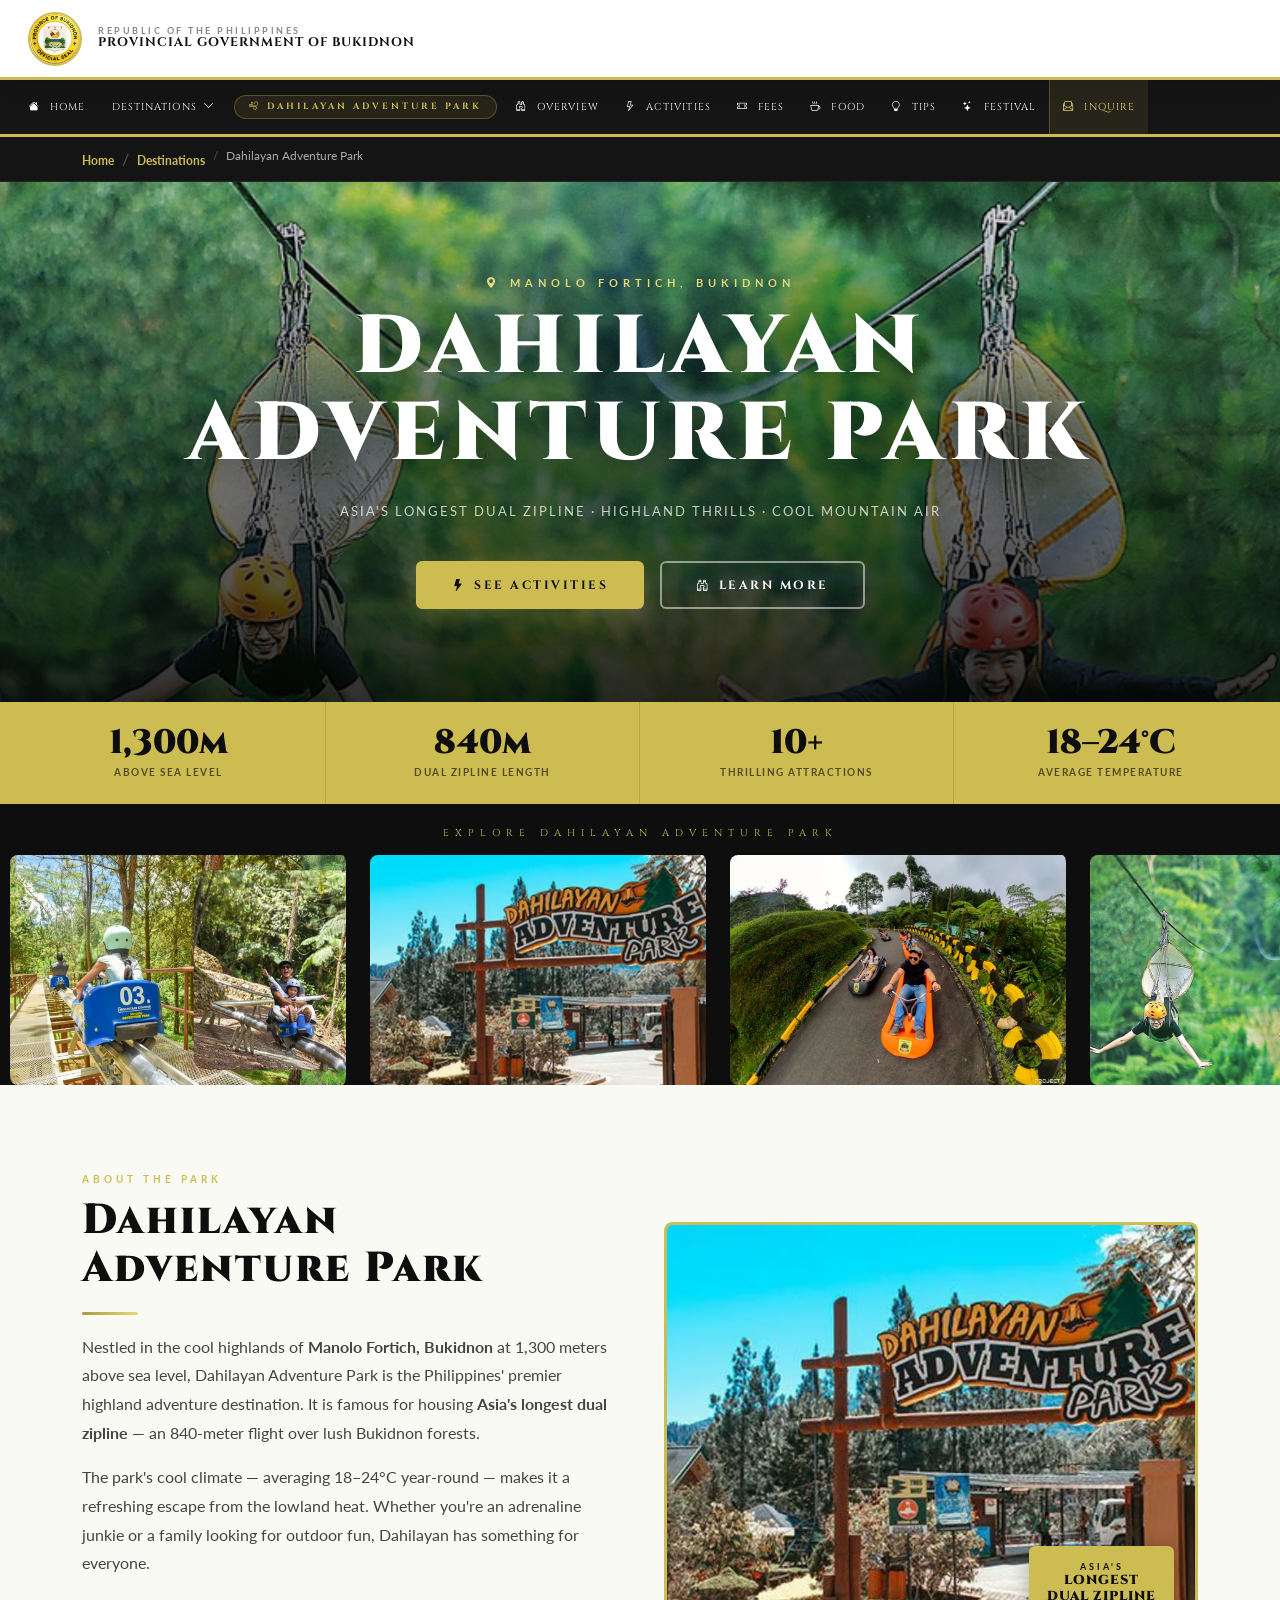
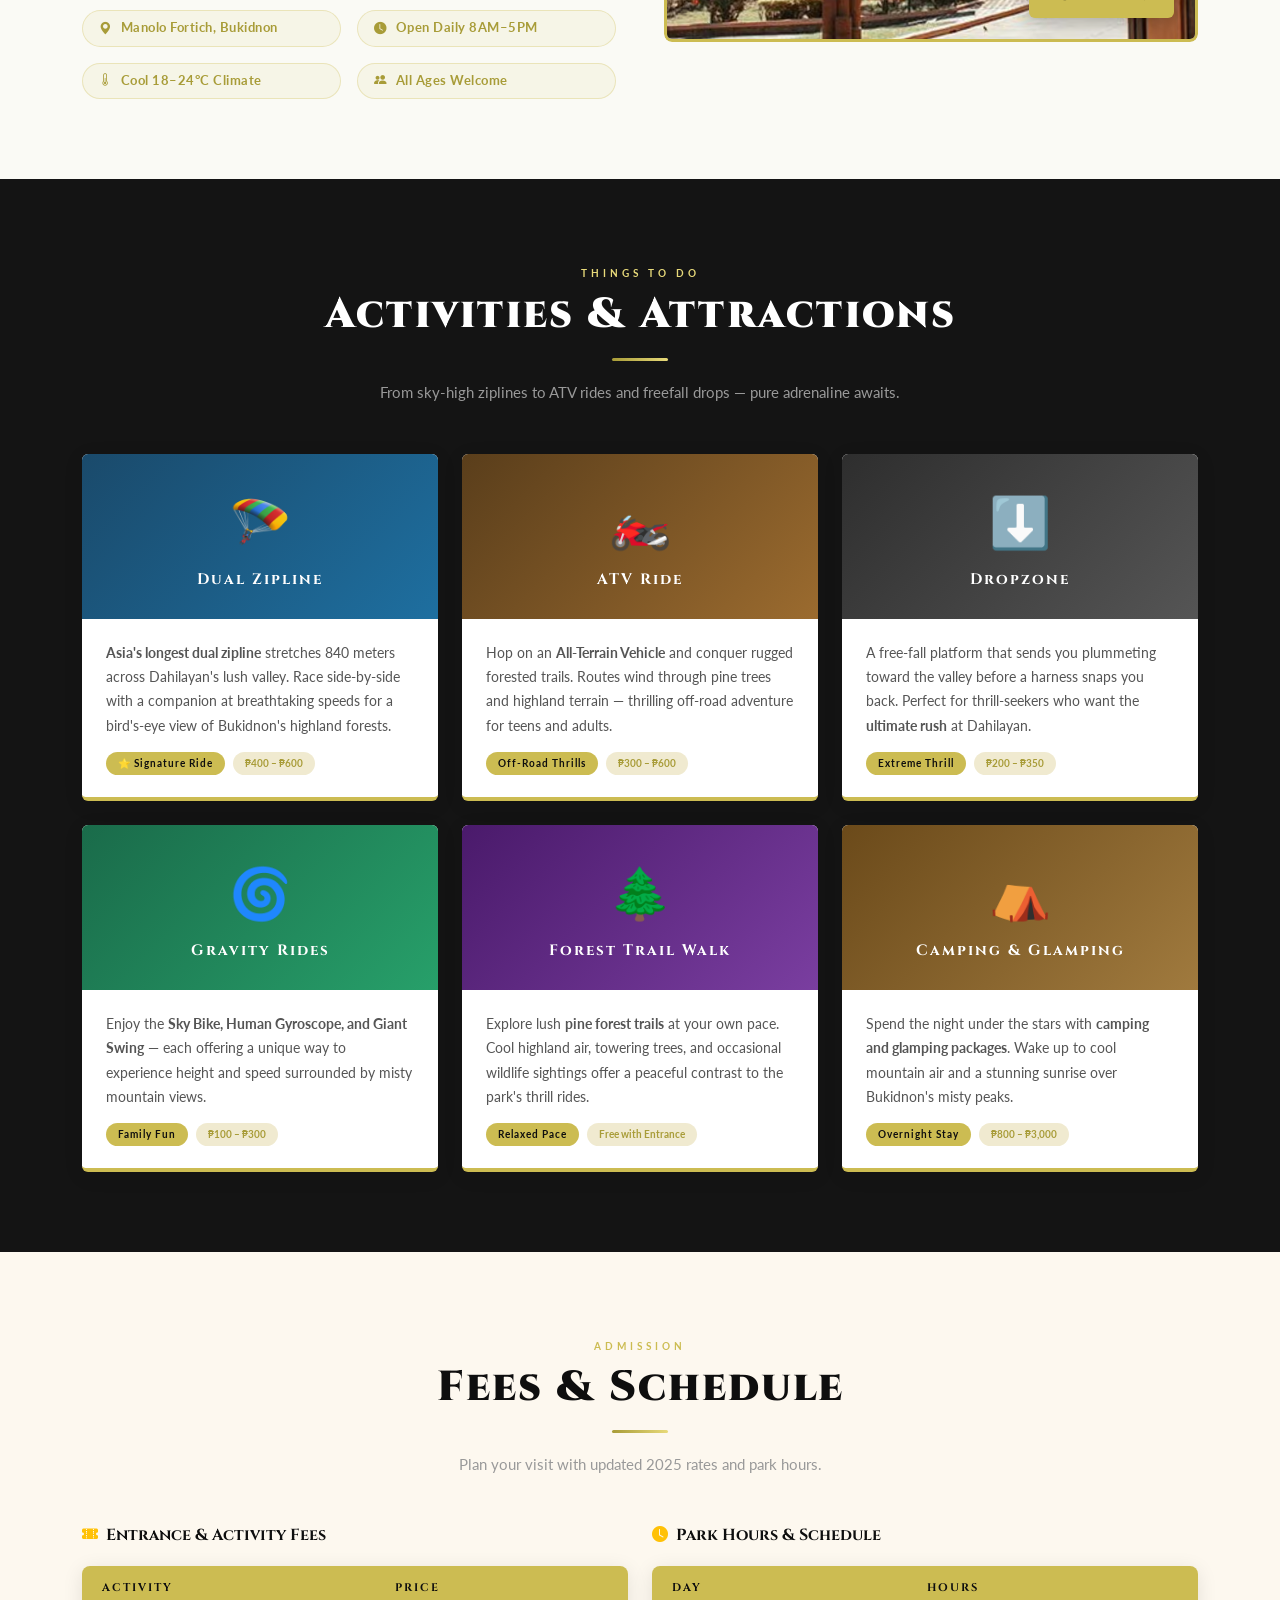
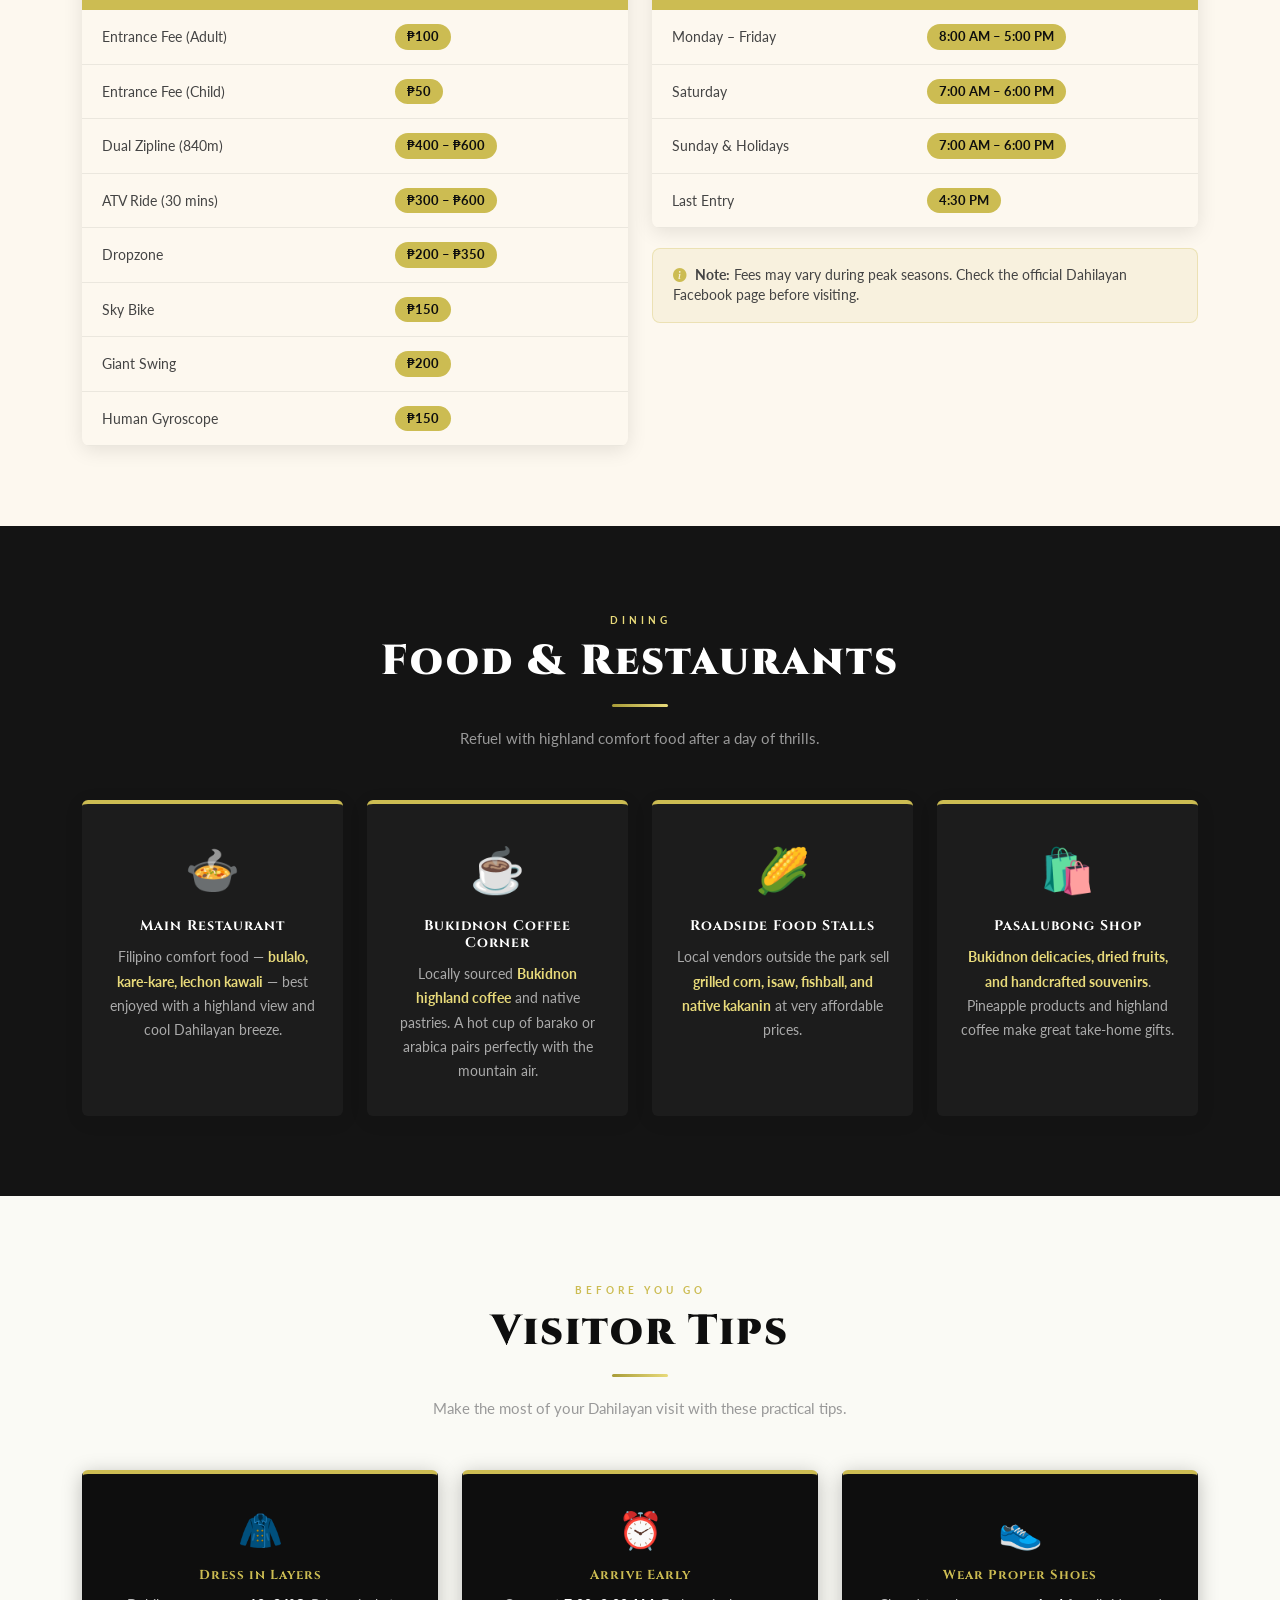
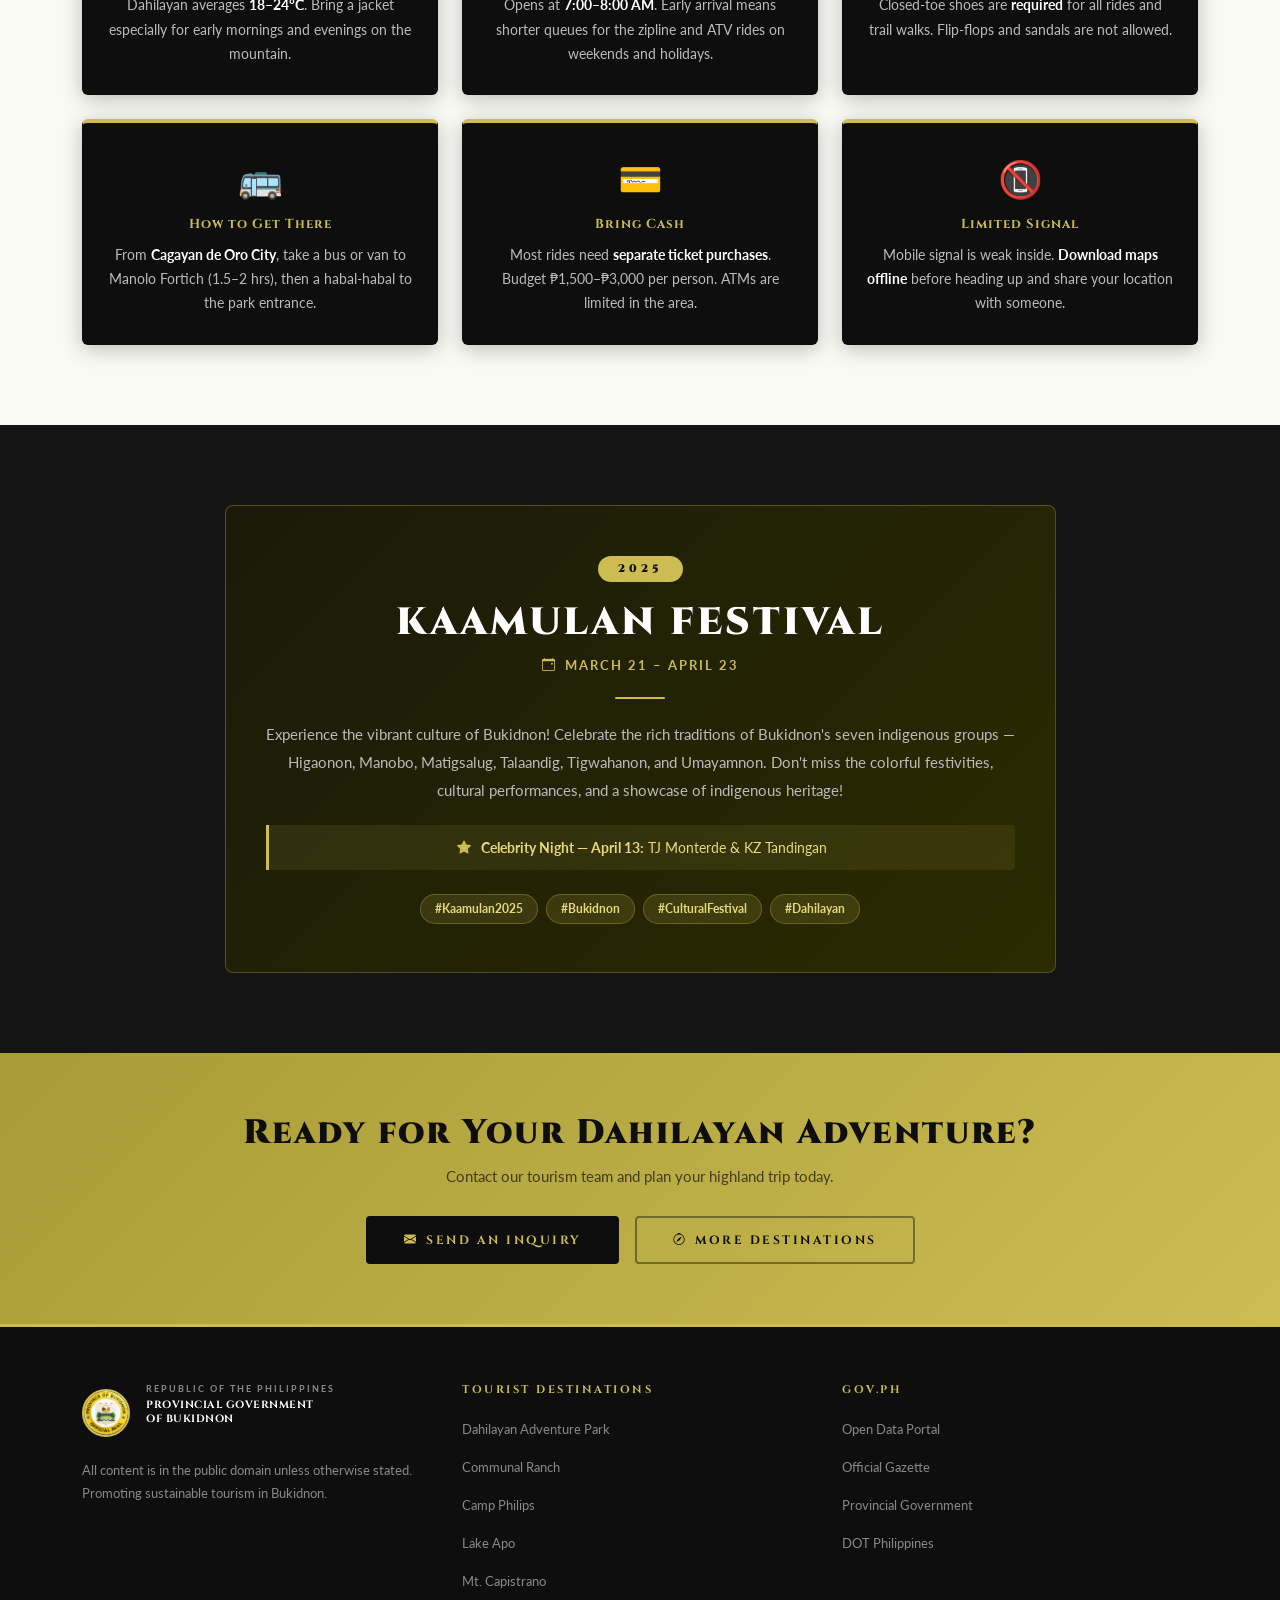
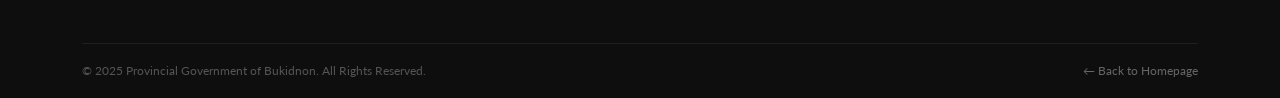
==== commit 16625631: "Update dahilayan-overview.html" ====
--- a/dahilayan-overview.html
+++ b/dahilayan-overview.html
@@ -275,7 +275,7 @@
 
 <!-- ══ HERO ══ -->
 <section class="page-hero">
-  <img src="image/overview.jpg" alt="Dahilayan Adventure Park" class="page-hero-bg">
+  <img src="image/dahilayan4.jpg" alt="Dahilayan Adventure Park" class="page-hero-bg">
   <div class="page-hero-overlay">
     <p class="page-hero-eyebrow"><i class="bi bi-geo-alt-fill"></i> Manolo Fortich, Bukidnon</p>
     <h1 class="page-hero-title">DAHILAYAN<br>ADVENTURE PARK</h1>
--- a/styles/index_style.css
+++ b/styles/index_style.css
@@ -0,0 +1,1181 @@
+/* ═══════════════════════════════════════════════════════════
+   BUKIDNON PROVINCIAL TOURISM WEBSITE — STYLESHEET
+   Bootstrap 5 + Custom Styles
+   ═══════════════════════════════════════════════════════════ */
+
+/* ─── CSS VARIABLES ─────────────────────────────────────── */
+:root {
+  --gold:         #ccbc52;
+  --gold-dark:    #a89c38;
+  --gold-light:   #e8da7a;
+  --gold-faint:   rgba(204,188,82,.12);
+  --black:        #0e0e0e;
+  --dark:         #141414;
+  --mid:          #222222;
+  --dark-card:    #1c1c1c;
+  --warm-bg:      #fdf8ef;
+  --white:        #ffffff;
+  --off-white:    #fafaf5;
+  --text-body:    #444444;
+  --text-muted:   #888888;
+  --font-display: 'Cinzel', serif;
+  --font-body:    'Lato', sans-serif;
+  --header-h:     80px;
+  --nav-h:        54px;
+  --radius:       4px;
+  --shadow-gold:  0 6px 28px rgba(204,188,82,.35);
+  --transition:   .25s ease;
+}
+
+/* ─── RESET & BASE ───────────────────────────────────────── */
+*, *::before, *::after { box-sizing: border-box; margin: 0; padding: 0; }
+html { scroll-behavior: smooth; }
+body {
+  font-family: var(--font-body);
+  background: var(--off-white);
+  color: var(--text-body);
+  overflow-x: hidden;
+}
+img { max-width: 100%; display: block; }
+a { text-decoration: none; }
+
+/* ─── UTILITY ────────────────────────────────────────────── */
+.text-gold { color: var(--gold) !important; }
+
+/* ─── HEADER ─────────────────────────────────────────────── */
+.site-header {
+  position: sticky;
+  top: 0;
+  z-index: 1200;
+  height: var(--header-h);
+  background: var(--white);
+  border-bottom: 3px solid var(--gold);
+  box-shadow: 0 2px 18px rgba(0,0,0,.10);
+  transition: height var(--transition), box-shadow var(--transition);
+}
+.site-header.header-scrolled {
+  height: 64px;
+  box-shadow: 0 4px 24px rgba(0,0,0,.18);
+}
+.header-inner {
+  height: 100%;
+  padding: 0 28px;
+}
+.site-logo {
+  width: 54px;
+  height: 54px;
+  border-radius: 50%;
+  border: 2.5px solid var(--gold);
+  object-fit: cover;
+  transition: width var(--transition), height var(--transition);
+
+  
+}
+.header-scrolled .site-logo { width: 44px; height: 44px; }
+.header-sub {
+  font-size: 9px;
+  font-weight: 700;
+  letter-spacing: 2.5px;
+  color: var(--text-muted);
+  text-transform: uppercase;
+  line-height: 1;
+}
+.header-title {
+  font-family: var(--font-display);
+  font-size: 12.5px;
+  font-weight: 700;
+  letter-spacing: 1px;
+  color: var(--black);
+  line-height: 1.35;
+}
+
+/* ─── HAMBURGER ──────────────────────────────────────────── */
+.hamburger-btn {
+  display: none;
+  flex-direction: column;
+  justify-content: center;
+  gap: 5px;
+  background: none;
+  border: none;
+  cursor: pointer;
+  padding: 8px;
+  z-index: 1300;
+}
+.hamburger-btn span {
+  display: block;
+  width: 26px;
+  height: 2px;
+  background: var(--black);
+  border-radius: 2px;
+  transition: transform .3s, opacity .3s;
+}
+.hamburger-btn.active span:nth-child(1) { transform: translateY(7px) rotate(45deg); }
+.hamburger-btn.active span:nth-child(2) { opacity: 0; }
+.hamburger-btn.active span:nth-child(3) { transform: translateY(-7px) rotate(-45deg); }
+
+/* ─── NAV ────────────────────────────────────────────────── */
+.main-nav {
+  background: var(--dark);
+  border-bottom: 3px solid var(--gold);
+  position: sticky;
+  top: var(--header-h);
+  z-index: 1100;
+  transition: top var(--transition);
+}
+.header-scrolled ~ .main-nav,
+body:has(.header-scrolled) .main-nav { top: 64px; }
+
+.nav-inner { min-height: var(--nav-h); }
+.nav-list { list-style: none; }
+.nav-item-custom { position: relative; }
+
+.nav-link-custom {
+  display: flex;
+  align-items: center;
+  gap: 6px;
+  padding: 0 16px;
+  height: var(--nav-h);
+  color: var(--white);
+  font-family: var(--font-display);
+  font-size: 10.5px;
+  letter-spacing: 1.4px;
+  text-transform: uppercase;
+  white-space: nowrap;
+  transition: background var(--transition), color var(--transition);
+  cursor: pointer;
+}
+.nav-link-custom:hover {
+  background: var(--gold);
+  color: var(--black);
+}
+.nav-item-custom:hover .nav-chevron,
+.nav-item-open .nav-chevron { transform: rotate(180deg); }
+.nav-chevron { font-size: 11px; transition: transform .3s; }
+
+/* CTA nav item */
+.nav-cta .nav-link-custom {
+  background: var(--gold-faint);
+  border-left: 1px solid rgba(204,188,82,.3);
+  color: var(--gold-light);
+}
+.nav-cta .nav-link-custom:hover { background: var(--gold); color: var(--black); }
+
+/* ─── DROPDOWN ───────────────────────────────────────────── */
+.nav-dropdown {
+  display: none;
+  position: absolute;
+  top: var(--nav-h);
+  left: 0;
+  min-width: 230px;
+  background: var(--mid);
+  border-top: 3px solid var(--gold);
+  list-style: none;
+  box-shadow: 0 12px 32px rgba(0,0,0,.4);
+  z-index: 999;
+  animation: dropIn .2s ease;
+}
+.nav-item-custom:hover .nav-dropdown { display: block; }
+
+@keyframes dropIn {
+  from { opacity: 0; transform: translateY(-8px); }
+  to   { opacity: 1; transform: translateY(0); }
+}
+
+.nav-dropdown li a {
+  display: flex;
+  align-items: center;
+  gap: 10px;
+  padding: 12px 20px;
+  color: #ccc;
+  font-size: 13px;
+  letter-spacing: .4px;
+  border-bottom: 1px solid rgba(255,255,255,.05);
+  transition: background var(--transition), color var(--transition), padding-left var(--transition);
+}
+.nav-dropdown li:last-child a { border-bottom: none; }
+.nav-dropdown li a:hover {
+  background: var(--gold);
+  color: var(--black);
+  padding-left: 28px;
+  font-weight: 700;
+}
+
+/* ─── BUTTONS ────────────────────────────────────────────── */
+.btn-gold {
+  display: inline-block;
+  padding: 13px 36px;
+  background: var(--gold);
+  color: var(--black);
+  font-family: var(--font-display);
+  font-size: 12px;
+  font-weight: 700;
+  letter-spacing: 2.5px;
+  text-transform: uppercase;
+  border-radius: var(--radius);
+  border: 2px solid var(--gold);
+  box-shadow: var(--shadow-gold);
+  transition: background var(--transition), transform .2s, box-shadow .2s;
+  cursor: pointer;
+}
+.btn-gold:hover {
+  background: var(--gold-light);
+  border-color: var(--gold-light);
+  transform: translateY(-2px);
+  box-shadow: 0 10px 32px rgba(204,188,82,.55);
+  color: var(--black);
+}
+.btn-outline-gold {
+  display: inline-block;
+  padding: 13px 36px;
+  background: transparent;
+  color: var(--white);
+  font-family: var(--font-display);
+  font-size: 12px;
+  font-weight: 700;
+  letter-spacing: 2.5px;
+  text-transform: uppercase;
+  border-radius: var(--radius);
+  border: 2px solid rgba(255,255,255,.55);
+  transition: border-color var(--transition), background var(--transition), color var(--transition), transform .2s;
+}
+.btn-outline-gold:hover {
+  border-color: var(--gold);
+  background: rgba(204,188,82,.12);
+  color: var(--gold-light);
+  transform: translateY(-2px);
+}
+.btn-lg-custom { padding: 16px 36px; font-size: 13px; }
+
+/* ─── SECTION SHARED ─────────────────────────────────────── */
+.section-block { padding: 90px 0; }
+.section-dark  { background: var(--dark); }
+.section-warm  { background: var(--warm-bg); }
+
+.section-eyebrow {
+  display: inline-block;
+  font-size: 10px;
+  font-weight: 700;
+  letter-spacing: 4px;
+  text-transform: uppercase;
+  color: var(--gold);
+  margin-bottom: 12px;
+}
+.section-eyebrow.light { color: var(--gold-light); }
+
+.section-heading {
+  font-family: var(--font-display);
+  font-size: clamp(28px, 4vw, 44px);
+  font-weight: 900;
+  color: var(--black);
+  letter-spacing: 2px;
+  line-height: 1.15;
+}
+.section-heading.light { color: var(--white); }
+
+.section-rule {
+  width: 60px;
+  height: 3px;
+  background: linear-gradient(90deg, var(--gold-dark), var(--gold-light));
+  border-radius: 2px;
+  margin: 20px 0;
+}
+
+.section-body { font-size: 15.5px; line-height: 1.85; color: var(--text-body); }
+.section-intro { font-size: 15px; line-height: 1.8; color: #aaa; max-width: 600px; margin: 0 auto; }
+.section-intro.light { color: #bbb; }
+
+/* ─── HERO ───────────────────────────────────────────────── */
+.hero-section {
+  position: relative;
+  width: 100%;
+  height: 100vh;
+  min-height: 560px;
+  overflow: hidden;
+}
+.hero-bg {
+  width: 100%;
+  height: 100%;
+  object-fit: cover;
+  object-position: center;
+  animation: heroZoom 16s ease-in-out infinite alternate;
+}
+@keyframes heroZoom {
+  from { transform: scale(1); }
+  to   { transform: scale(1.06); }
+}
+.hero-overlay {
+  position: absolute;
+  inset: 0;
+  background: linear-gradient(to bottom, rgba(0,0,0,.1) 0%, rgba(0,0,0,.55) 55%, rgba(0,0,0,.82) 100%);
+  display: flex;
+  flex-direction: column;
+  align-items: center;
+  justify-content: center;
+  text-align: center;
+  padding: 24px;
+}
+.hero-tagline {
+  font-size: 11px;
+  font-weight: 700;
+  letter-spacing: 6px;
+  text-transform: uppercase;
+  color: var(--gold-light);
+  margin-bottom: 18px;
+  opacity: .9;
+  animation: fadeDown .8s ease both;
+}
+.hero-heading {
+  font-family: var(--font-display);
+  font-size: clamp(44px, 9vw, 100px);
+  font-weight: 900;
+  color: var(--white);
+  line-height: 1.02;
+  letter-spacing: 8px;
+  text-shadow: 0 6px 40px rgba(0,0,0,.6);
+  animation: fadeDown .9s .1s ease both;
+}
+.hero-rule {
+  width: 80px;
+  height: 3px;
+  background: var(--gold);
+  margin: 28px auto 20px;
+  border-radius: 2px;
+  animation: fadeUp .8s .2s ease both;
+}
+.hero-sub {
+  font-size: 14px;
+  letter-spacing: 3px;
+  color: rgba(255,255,255,.75);
+  text-transform: uppercase;
+  animation: fadeUp .8s .25s ease both;
+}
+/* Province label above the name */
+.hero-province-label {
+  font-size: 11px;
+  font-weight: 700;
+  letter-spacing: 7px;
+  text-transform: uppercase;
+  color: var(--gold-light);
+  opacity: .85;
+  margin-bottom: 6px;
+  animation: fadeDown .7s .05s ease both;
+}
+
+/* Location badge */
+.hero-badge {
+  display: inline-flex;
+  align-items: center;
+  gap: 8px;
+  background: rgba(255,255,255,.1);
+  border: 1px solid rgba(255,255,255,.2);
+  backdrop-filter: blur(6px);
+  border-radius: 30px;
+  padding: 7px 20px;
+  font-size: 11px;
+  font-weight: 700;
+  letter-spacing: 2px;
+  text-transform: uppercase;
+  color: rgba(255,255,255,.85);
+  margin-bottom: 22px;
+  animation: fadeDown .7s ease both;
+}
+.hero-badge i { color: var(--gold-light); }
+
+/* Tourism slogan */
+.hero-slogan {
+  font-family: var(--font-body);
+  font-size: clamp(13px, 2vw, 17px);
+  font-style: italic;
+  font-weight: 300;
+  letter-spacing: 1px;
+  color: rgba(255,255,255,.82);
+  line-height: 1.65;
+  max-width: 620px;
+  margin: 0 auto;
+  animation: fadeUp .8s .22s ease both;
+}
+
+/* Welcome message box */
+.hero-welcome-box {
+  margin: 26px auto 0;
+  max-width: 580px;
+  background: rgba(0,0,0,.35);
+  border: 1px solid rgba(204,188,82,.25);
+  border-radius: 6px;
+  padding: 18px 26px;
+  backdrop-filter: blur(4px);
+  animation: fadeUp .8s .3s ease both;
+}
+.hero-welcome-text {
+  font-size: 14px;
+  line-height: 1.8;
+  color: rgba(255,255,255,.78);
+  margin: 0;
+  font-weight: 300;
+}
+
+.hero-scroll-hint {
+  position: absolute;
+  bottom: 32px;
+  left: 50%;
+  transform: translateX(-50%);
+  display: flex;
+  flex-direction: column;
+  align-items: center;
+  gap: 6px;
+  color: rgba(255,255,255,.6);
+  font-size: 10px;
+  letter-spacing: 3px;
+  text-transform: uppercase;
+  animation: bounce 2s infinite;
+}
+.hero-scroll-hint i { font-size: 18px; }
+@keyframes bounce {
+  0%, 100% { transform: translateX(-50%) translateY(0); }
+  50%       { transform: translateX(-50%) translateY(8px); }
+}
+@keyframes fadeDown {
+  from { opacity: 0; transform: translateY(-20px); }
+  to   { opacity: 1; transform: translateY(0); }
+}
+@keyframes fadeUp {
+  from { opacity: 0; transform: translateY(20px); }
+  to   { opacity: 1; transform: translateY(0); }
+}
+
+/* ─── STATS BAND ─────────────────────────────────────────── */
+.stats-band { background: var(--gold); }
+.stat-item {
+  display: flex;
+  flex-direction: column;
+  align-items: center;
+  justify-content: center;
+  padding: 28px 16px;
+  border-right: 1px solid rgba(0,0,0,.12);
+  text-align: center;
+}
+.stat-item:last-child { border-right: none; }
+.stat-num {
+  font-family: var(--font-display);
+  font-size: clamp(26px, 4vw, 38px);
+  font-weight: 900;
+  color: var(--black);
+  line-height: 1;
+}
+.stat-label {
+  font-size: 11px;
+  font-weight: 700;
+  letter-spacing: 1.5px;
+  text-transform: uppercase;
+  color: rgba(0,0,0,.65);
+  margin-top: 6px;
+}
+
+/* ─── ABOUT SECTION ──────────────────────────────────────── */
+.info-pill {
+  background: var(--gold-faint);
+  border: 1px solid rgba(204,188,82,.35);
+  border-radius: 30px;
+  padding: 8px 16px;
+  font-size: 12.5px;
+  font-weight: 700;
+  letter-spacing: .5px;
+  color: var(--gold-dark);
+  display: flex;
+  align-items: center;
+  gap: 8px;
+}
+.about-img-stack {
+  position: relative;
+  border-radius: 6px;
+  overflow: hidden;
+}
+.about-img-main {
+  width: 100%;
+  height: 420px;
+  object-fit: cover;
+  border-radius: 6px;
+  border: 3px solid var(--gold);
+  display: block;
+}
+.about-img-badge {
+  position: absolute;
+  bottom: 28px;
+  right: 28px;
+  background: var(--gold);
+  color: var(--black);
+  padding: 14px 18px;
+  border-radius: 6px;
+  text-align: center;
+  box-shadow: 0 4px 20px rgba(0,0,0,.3);
+}
+.badge-year {
+  display: block;
+  font-size: 9px;
+  font-weight: 700;
+  letter-spacing: 3px;
+  text-transform: uppercase;
+}
+.badge-num {
+  display: block;
+  font-family: var(--font-display);
+  font-size: 32px;
+  font-weight: 900;
+  line-height: 1.1;
+}
+
+/* ─── DESTINATION CARDS ──────────────────────────────────── */
+.dest-card {
+  background: var(--dark-card);
+  border-radius: 6px;
+  overflow: hidden;
+  border: 1px solid rgba(255,255,255,.06);
+  transition: transform .3s, box-shadow .3s;
+  height: 100%;
+  display: flex;
+  flex-direction: column;
+}
+.dest-card:hover { transform: translateY(-6px); box-shadow: 0 16px 40px rgba(0,0,0,.5); }
+.dest-img-wrap { position: relative; overflow: hidden; }
+.dest-img {
+  width: 100%;
+  height: 210px;
+  object-fit: cover;
+  transition: transform .5s;
+}
+.dest-card:hover .dest-img { transform: scale(1.07); }
+.dest-tag {
+  position: absolute;
+  top: 14px;
+  left: 14px;
+  background: var(--gold);
+  color: var(--black);
+  font-size: 10px;
+  font-weight: 700;
+  letter-spacing: 2px;
+  text-transform: uppercase;
+  padding: 4px 12px;
+  border-radius: 20px;
+}
+.dest-body { padding: 22px; flex: 1; display: flex; flex-direction: column; }
+.dest-title {
+  font-family: var(--font-display);
+  font-size: 16px;
+  font-weight: 700;
+  color: var(--white);
+  margin-bottom: 10px;
+  letter-spacing: .5px;
+}
+.dest-desc { font-size: 13.5px; line-height: 1.75; color: #aaa; flex: 1; }
+.dest-link {
+  display: inline-flex;
+  align-items: center;
+  gap: 6px;
+  margin-top: 18px;
+  color: var(--gold);
+  font-size: 12px;
+  font-weight: 700;
+  letter-spacing: 1.5px;
+  text-transform: uppercase;
+  transition: gap .2s, color .2s;
+}
+.dest-link:hover { gap: 10px; color: var(--gold-light); }
+
+.dest-card-cta {
+  background: linear-gradient(135deg, #1a1a0a 0%, #2a2a10 100%);
+  border: 1px solid rgba(204,188,82,.25);
+  display: flex;
+  align-items: center;
+  justify-content: center;
+}
+.dest-cta-inner {
+  text-align: center;
+  padding: 36px 24px;
+  color: var(--white);
+}
+.dest-cta-icon {
+  font-size: 44px;
+  color: var(--gold);
+  margin-bottom: 16px;
+  display: block;
+}
+.dest-cta-inner h3 {
+  font-family: var(--font-display);
+  font-size: 20px;
+  font-weight: 700;
+  margin-bottom: 10px;
+}
+.dest-cta-inner p { font-size: 14px; color: #aaa; }
+
+/* ─── AUTO SLIDER ────────────────────────────────────────── */
+.slider-section { overflow: hidden; background: var(--black); }
+.slider-label-bar {
+  font-family: var(--font-display);
+  font-size: 10px;
+  letter-spacing: 6px;
+  color: var(--gold);
+  text-align: center;
+  padding: 22px 0 14px;
+  text-transform: uppercase;
+}
+.slide-track {
+  display: flex;
+  animation: scroll 28s linear infinite;
+  width: max-content;
+}
+.slide-track img {
+  width: 340px;
+  height: 230px;
+  object-fit: cover;
+  flex-shrink: 0;
+  border-right: 4px solid var(--black);
+  transition: filter .3s;
+}
+.slide-track img:hover { filter: brightness(1.15); }
+@keyframes scroll {
+  0%   { transform: translateX(0); }
+  100% { transform: translateX(-50%); }
+}
+
+/* ─── FESTIVAL ───────────────────────────────────────────── */
+.festival-feature-card {
+  background: linear-gradient(135deg, #1a1a0a, #2b2b00);
+  border: 1px solid rgba(204,188,82,.3);
+  border-radius: 8px;
+  padding: 40px 36px;
+}
+.festival-year-badge {
+  display: inline-block;
+  background: var(--gold);
+  color: var(--black);
+  font-family: var(--font-display);
+  font-size: 11px;
+  font-weight: 900;
+  letter-spacing: 4px;
+  padding: 5px 18px;
+  border-radius: 20px;
+  margin-bottom: 18px;
+}
+.festival-name {
+  font-family: var(--font-display);
+  font-size: clamp(24px, 4vw, 36px);
+  font-weight: 900;
+  letter-spacing: 3px;
+  color: var(--white);
+  margin-bottom: 10px;
+}
+.festival-dates-text {
+  font-size: 13px;
+  font-weight: 700;
+  letter-spacing: 2px;
+  color: var(--gold);
+  text-transform: uppercase;
+  display: flex;
+  align-items: center;
+  gap: 8px;
+}
+.festival-rule {
+  width: 50px;
+  height: 2px;
+  background: var(--gold);
+  border-radius: 2px;
+  margin: 20px 0;
+}
+.festival-desc { font-size: 15px; line-height: 1.85; color: #bbb; }
+.festival-highlight {
+  background: rgba(204,188,82,.1);
+  border-left: 3px solid var(--gold);
+  padding: 12px 16px;
+  border-radius: 0 4px 4px 0;
+  font-size: 14px;
+  color: var(--gold-light);
+  display: flex;
+  align-items: center;
+  gap: 10px;
+}
+.fest-tag {
+  display: inline-block;
+  padding: 5px 14px;
+  background: rgba(204,188,82,.15);
+  border: 1px solid rgba(204,188,82,.3);
+  color: var(--gold-light);
+  font-size: 12px;
+  font-weight: 700;
+  border-radius: 20px;
+  text-decoration: none;
+  transition: background var(--transition), color var(--transition), border-color var(--transition), transform .2s;
+  cursor: pointer;
+}
+.fest-tag:hover {
+  background: var(--gold);
+  border-color: var(--gold);
+  color: var(--black);
+  transform: translateY(-2px);
+}
+
+/* Tribe Cards */
+.tribe-card {
+  background: var(--dark-card);
+  border: 1px solid rgba(255,255,255,.06);
+  border-radius: 6px;
+  padding: 20px 16px;
+  text-align: center;
+  transition: border-color .3s, transform .3s;
+}
+.tribe-card:hover {
+  border-color: rgba(204,188,82,.45);
+  transform: translateY(-4px);
+}
+.tribe-icon {
+  font-size: 28px;
+  color: var(--gold);
+  margin-bottom: 10px;
+  display: block;
+}
+.tribe-card h5 {
+  font-family: var(--font-display);
+  font-size: 13px;
+  font-weight: 700;
+  color: var(--white);
+  letter-spacing: 1px;
+  margin-bottom: 6px;
+}
+.tribe-card p { font-size: 12px; line-height: 1.6; color: #999; margin: 0; }
+
+/* ─── FOOD CARDS ─────────────────────────────────────────── */
+.food-card {
+  background: var(--white);
+  border: 1px solid rgba(0,0,0,.08);
+  border-radius: 8px;
+  padding: 30px 24px;
+  text-align: center;
+  box-shadow: 0 2px 14px rgba(0,0,0,.05);
+  transition: transform .3s, box-shadow .3s, border-color .3s;
+  height: 100%;
+}
+.food-card:hover {
+  transform: translateY(-5px);
+  box-shadow: 0 12px 32px rgba(0,0,0,.12);
+  border-color: var(--gold);
+}
+.food-icon-wrap {
+  width: 64px;
+  height: 64px;
+  background: var(--gold-faint);
+  border: 2px solid rgba(204,188,82,.35);
+  border-radius: 50%;
+  display: flex;
+  align-items: center;
+  justify-content: center;
+  margin: 0 auto 18px;
+  font-size: 26px;
+  color: var(--gold-dark);
+  transition: background .3s, border-color .3s;
+}
+.food-card:hover .food-icon-wrap {
+  background: var(--gold);
+  border-color: var(--gold);
+  color: var(--black);
+}
+.food-name {
+  font-family: var(--font-display);
+  font-size: 15px;
+  font-weight: 700;
+  color: var(--black);
+  margin-bottom: 10px;
+  letter-spacing: .5px;
+}
+.food-desc { font-size: 13.5px; line-height: 1.75; color: var(--text-muted); margin: 0; }
+
+/* ─── GALLERY ────────────────────────────────────────────── */
+.gallery-grid {
+  display: grid;
+  grid-template-columns: repeat(3, 1fr);
+  grid-template-rows: 220px 220px;
+  gap: 6px;
+}
+.gallery-item {
+  position: relative;
+  overflow: hidden;
+  border-radius: 4px;
+  cursor: pointer;
+}
+.gallery-item img {
+  width: 100%;
+  height: 100%;
+  object-fit: cover;
+  transition: transform .5s;
+}
+.gallery-item:hover img { transform: scale(1.08); }
+.gallery-tall { grid-row: span 2; }
+.gallery-wide { grid-column: span 2; }
+.gallery-caption {
+  position: absolute;
+  bottom: 0;
+  left: 0;
+  right: 0;
+  background: linear-gradient(to top, rgba(0,0,0,.75) 0%, transparent 100%);
+  color: var(--white);
+  font-size: 12px;
+  font-weight: 700;
+  letter-spacing: 2px;
+  text-transform: uppercase;
+  padding: 16px 14px 12px;
+  opacity: 0;
+  transform: translateY(6px);
+  transition: opacity .3s, transform .3s;
+}
+.gallery-item:hover .gallery-caption { opacity: 1; transform: translateY(0); }
+
+/* ─── TRAVEL TIPS ────────────────────────────────────────── */
+.tip-card {
+  background: var(--white);
+  border: 1px solid rgba(0,0,0,.08);
+  border-radius: 8px;
+  padding: 32px 24px;
+  box-shadow: 0 2px 14px rgba(0,0,0,.05);
+  height: 100%;
+  transition: border-color .3s, box-shadow .3s, transform .3s;
+}
+.tip-card:hover {
+  border-color: var(--gold);
+  box-shadow: 0 8px 28px rgba(204,188,82,.15);
+  transform: translateY(-4px);
+}
+.tip-icon-wrap {
+  width: 56px;
+  height: 56px;
+  background: var(--gold);
+  border-radius: 50%;
+  display: flex;
+  align-items: center;
+  justify-content: center;
+  font-size: 22px;
+  color: var(--black);
+  margin-bottom: 18px;
+}
+.tip-title {
+  font-family: var(--font-display);
+  font-size: 15px;
+  font-weight: 700;
+  color: var(--black);
+  margin-bottom: 14px;
+  letter-spacing: .5px;
+}
+.tip-list {
+  list-style: none;
+  padding: 0;
+  margin: 0;
+}
+.tip-list li {
+  font-size: 13.5px;
+  line-height: 1.6;
+  color: var(--text-body);
+  padding: 6px 0;
+  border-bottom: 1px solid rgba(0,0,0,.06);
+  display: flex;
+  align-items: flex-start;
+  gap: 10px;
+}
+.tip-list li::before {
+  content: '›';
+  color: var(--gold-dark);
+  font-weight: 700;
+  font-size: 16px;
+  flex-shrink: 0;
+  margin-top: -1px;
+}
+.tip-list li:last-child { border-bottom: none; }
+
+/* ─── INQUIRY FORM ───────────────────────────────────────── */
+.inquiry-card {
+  background: var(--dark-card);
+  border: 1px solid rgba(204,188,82,.2);
+  border-radius: 10px;
+  padding: 48px 40px;
+  box-shadow: 0 8px 40px rgba(0,0,0,.4);
+}
+.form-label-custom {
+  display: block;
+  font-size: 11px;
+  font-weight: 700;
+  letter-spacing: 1.5px;
+  text-transform: uppercase;
+  color: #bbb;
+  margin-bottom: 8px;
+}
+.form-input-custom {
+  width: 100%;
+  background: #1e1e1e;
+  border: 1.5px solid rgba(255,255,255,.1);
+  border-radius: var(--radius);
+  padding: 12px 16px;
+  color: var(--white);
+  font-size: 14px;
+  font-family: var(--font-body);
+  transition: border-color .2s, box-shadow .2s;
+  outline: none;
+  -webkit-appearance: none;
+}
+.form-input-custom::placeholder { color: #555; }
+.form-input-custom:focus {
+  border-color: var(--gold);
+  box-shadow: 0 0 0 3px rgba(204,188,82,.15);
+}
+.form-input-custom.input-error { border-color: #e74c3c; }
+select.form-input-custom option { background: #1e1e1e; }
+textarea.form-input-custom { resize: vertical; }
+.form-error {
+  display: none;
+  font-size: 12px;
+  color: #e74c3c;
+  margin-top: 5px;
+  font-weight: 600;
+}
+.form-success-msg {
+  text-align: center;
+  padding: 60px 20px;
+  color: var(--white);
+}
+.form-success-msg i {
+  font-size: 54px;
+  color: var(--gold);
+  margin-bottom: 20px;
+  display: block;
+}
+.form-success-msg h4 {
+  font-family: var(--font-display);
+  font-size: 22px;
+  font-weight: 700;
+  margin-bottom: 12px;
+  letter-spacing: 1px;
+}
+.form-success-msg p { font-size: 15px; color: #aaa; line-height: 1.8; }
+
+.contact-info-card {
+  background: rgba(255,255,255,.04);
+  border: 1px solid rgba(255,255,255,.08);
+  border-radius: 6px;
+  padding: 14px 16px;
+  display: flex;
+  align-items: center;
+  gap: 10px;
+  color: #ccc;
+  font-size: 13px;
+  transition: border-color .2s;
+}
+.contact-info-card:hover { border-color: rgba(204,188,82,.35); }
+.contact-info-card i { color: var(--gold); font-size: 16px; flex-shrink: 0; }
+
+/* ─── FOOTER ─────────────────────────────────────────────── */
+.site-footer {
+  background: var(--black);
+  border-top: 3px solid var(--gold);
+  padding: 64px 0 0;
+  color: var(--white);
+}
+.footer-logo {
+  width: 48px;
+  height: 48px;
+  border-radius: 50%;
+  border: 2px solid var(--gold);
+  object-fit: cover;
+}
+.footer-province-sub {
+  font-size: 8.5px;
+  font-weight: 700;
+  letter-spacing: 2px;
+  color: var(--text-muted);
+  text-transform: uppercase;
+  margin-bottom: 2px;
+}
+.footer-province-name {
+  font-family: var(--font-display);
+  font-size: 10.5px;
+  font-weight: 700;
+  color: var(--white);
+  letter-spacing: .5px;
+  line-height: 1.4;
+}
+.footer-about { font-size: 13px; line-height: 1.75; color: #888; margin: 0; }
+.social-btn {
+  display: flex;
+  align-items: center;
+  justify-content: center;
+  width: 36px;
+  height: 36px;
+  border: 1.5px solid rgba(255,255,255,.15);
+  border-radius: 50%;
+  color: #aaa;
+  font-size: 15px;
+  transition: border-color .2s, color .2s, background .2s;
+}
+.social-btn:hover {
+  border-color: var(--gold);
+  color: var(--gold);
+  background: rgba(204,188,82,.08);
+}
+.footer-heading {
+  font-family: var(--font-display);
+  font-size: 11px;
+  letter-spacing: 2.5px;
+  color: var(--gold);
+  text-transform: uppercase;
+  margin-bottom: 16px;
+  font-weight: 700;
+}
+.footer-links {
+  list-style: none;
+  padding: 0;
+  margin: 0;
+}
+.footer-links li, .footer-links li a {
+  font-size: 13px;
+  line-height: 1.7;
+  color: #888;
+  transition: color .2s;
+  display: flex;
+  align-items: center;
+  gap: 0;
+  padding: 3px 0;
+}
+.footer-links li a:hover { color: var(--gold-light); }
+.footer-links li { margin-bottom: 4px; }
+.footer-bottom {
+  margin-top: 48px;
+  border-top: 1px solid rgba(255,255,255,.07);
+  padding: 20px 0;
+  display: flex;
+  justify-content: space-between;
+  align-items: center;
+  flex-wrap: wrap;
+  gap: 8px;
+}
+.footer-bottom p { font-size: 12px; color: #555; margin: 0; }
+
+/* ─── BACK TO TOP ────────────────────────────────────────── */
+.back-to-top {
+  position: fixed;
+  bottom: 32px;
+  right: 28px;
+  z-index: 900;
+  width: 44px;
+  height: 44px;
+  background: var(--gold);
+  color: var(--black);
+  border: none;
+  border-radius: 50%;
+  font-size: 18px;
+  display: flex;
+  align-items: center;
+  justify-content: center;
+  cursor: pointer;
+  box-shadow: 0 4px 20px rgba(204,188,82,.45);
+  opacity: 0;
+  transform: translateY(20px);
+  transition: opacity .3s, transform .3s;
+  pointer-events: none;
+}
+.back-to-top.visible { opacity: 1; transform: translateY(0); pointer-events: auto; }
+.back-to-top:hover { background: var(--gold-light); }
+
+/* ─── SCROLL REVEAL ──────────────────────────────────────── */
+.will-reveal {
+  opacity: 0;
+  transform: translateY(28px);
+  transition: opacity .55s ease, transform .55s ease;
+}
+.will-reveal.revealed { opacity: 1; transform: translateY(0); }
+
+/* ─── RESPONSIVE ─────────────────────────────────────────── */
+@media (max-width: 1199.98px) {
+  /* Mobile nav */
+  .hamburger-btn { display: flex; }
+  .main-nav {
+    position: fixed;
+    top: var(--header-h);
+    left: 0;
+    right: 0;
+    max-height: 0;
+    overflow: hidden;
+    overflow-y: auto;
+    transition: max-height .4s ease;
+    z-index: 1100;
+    border-bottom: none;
+  }
+  .main-nav.nav-open { max-height: calc(100vh - var(--header-h)); border-bottom: 3px solid var(--gold); }
+  .nav-inner { flex-direction: column; align-items: stretch; padding: 0; }
+  .nav-list { flex-direction: column; }
+  .nav-link-custom { height: 50px; padding: 0 20px; }
+  .nav-dropdown {
+    position: static;
+    box-shadow: none;
+    border-top: 1px solid rgba(255,255,255,.06);
+    animation: none;
+    background: #1a1a1a;
+    display: none;
+  }
+  .nav-item-open .nav-dropdown { display: block; }
+  .nav-cta .nav-link-custom { border-left: none; border-top: 1px solid rgba(204,188,82,.2); }
+
+  .gallery-grid {
+    grid-template-columns: repeat(2, 1fr);
+    grid-template-rows: repeat(3, 200px);
+  }
+  .gallery-tall { grid-row: span 1; }
+  .gallery-wide { grid-column: span 1; }
+}
+
+@media (max-width: 767.98px) {
+  .section-block { padding: 60px 0; }
+  .about-img-main { height: 280px; }
+  .gallery-grid {
+    grid-template-columns: 1fr 1fr;
+    grid-template-rows: repeat(3, 160px);
+  }
+  .inquiry-card { padding: 30px 20px; }
+  .stat-item { padding: 20px 8px; }
+  .stat-num { font-size: 24px; }
+  .slide-track img { width: 240px; height: 170px; }
+  .footer-bottom { flex-direction: column; text-align: center; }
+}
+
+@media (max-width: 480px) {
+  .hero-heading { letter-spacing: 4px; }
+  .header-title { font-size: 10.5px; }
+  .inquiry-card { padding: 24px 16px; }
+  .festival-feature-card { padding: 28px 20px; }
+  .gallery-grid {
+    grid-template-columns: 1fr;
+    grid-template-rows: repeat(5, 180px);
+  }
+  .gallery-wide { grid-column: span 1; }
+}
+
+.form-error {
+    color: #ff4d4d;
+    font-size: 0.85rem;
+    margin-top: 5px;
+    display: none; /* Hidden by default */
+}
+
+.slide-track {
+    display: flex;
+    /* (Total images including duplicates) * (Image width + gap) */
+    width: calc(30 * 250px); 
+    animation: scroll 60s linear infinite; /* Slowed it down to 60s so people can see the photos */
+}
+
+.slide-track img {
+    width: 250px;
+    height: 180px;
+    object-fit: cover; /* This ensures your photos aren't stretched */
+    margin: 0 10px;
+    border-radius: 8px;
+}
+
+@keyframes scroll {
+    0% { transform: translateX(0); }
+    100% { transform: translateX(calc(-250px * 20)); } /* Adjust '20' to the number of unique images */
+}
+
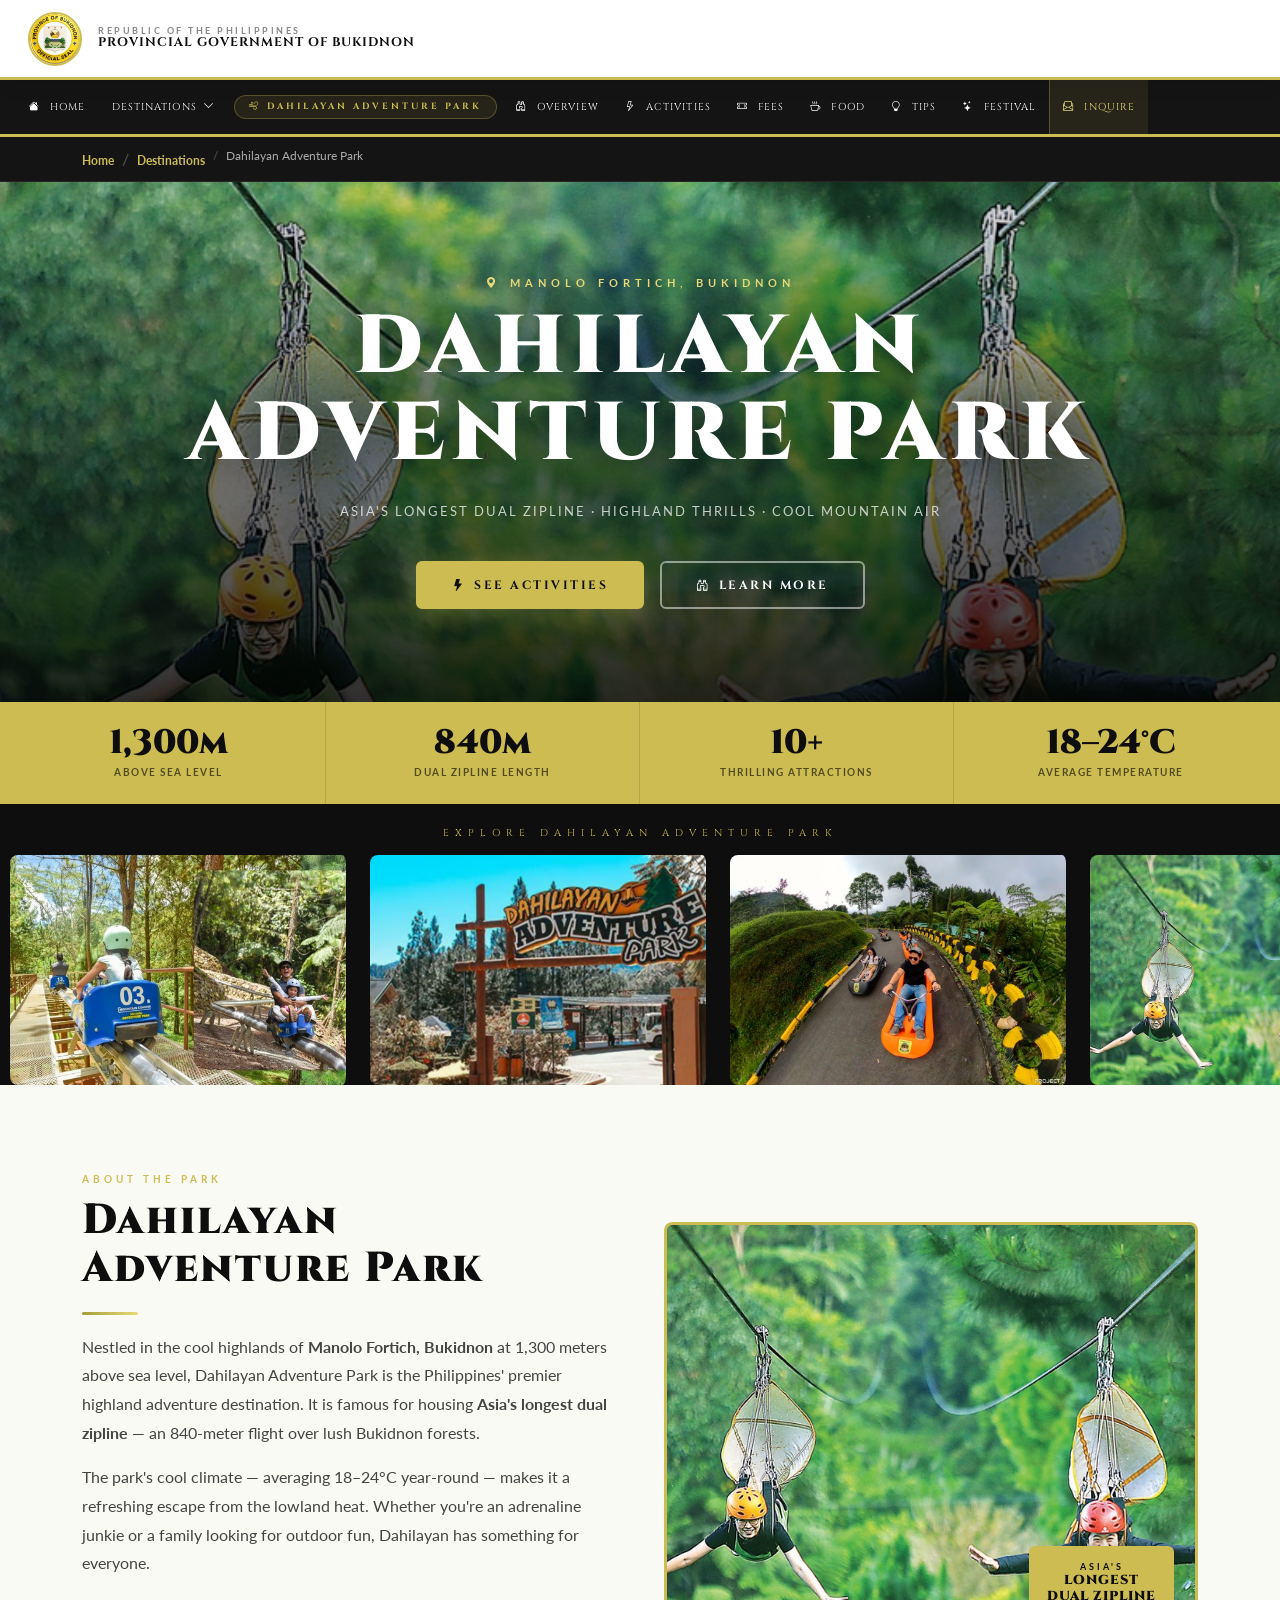
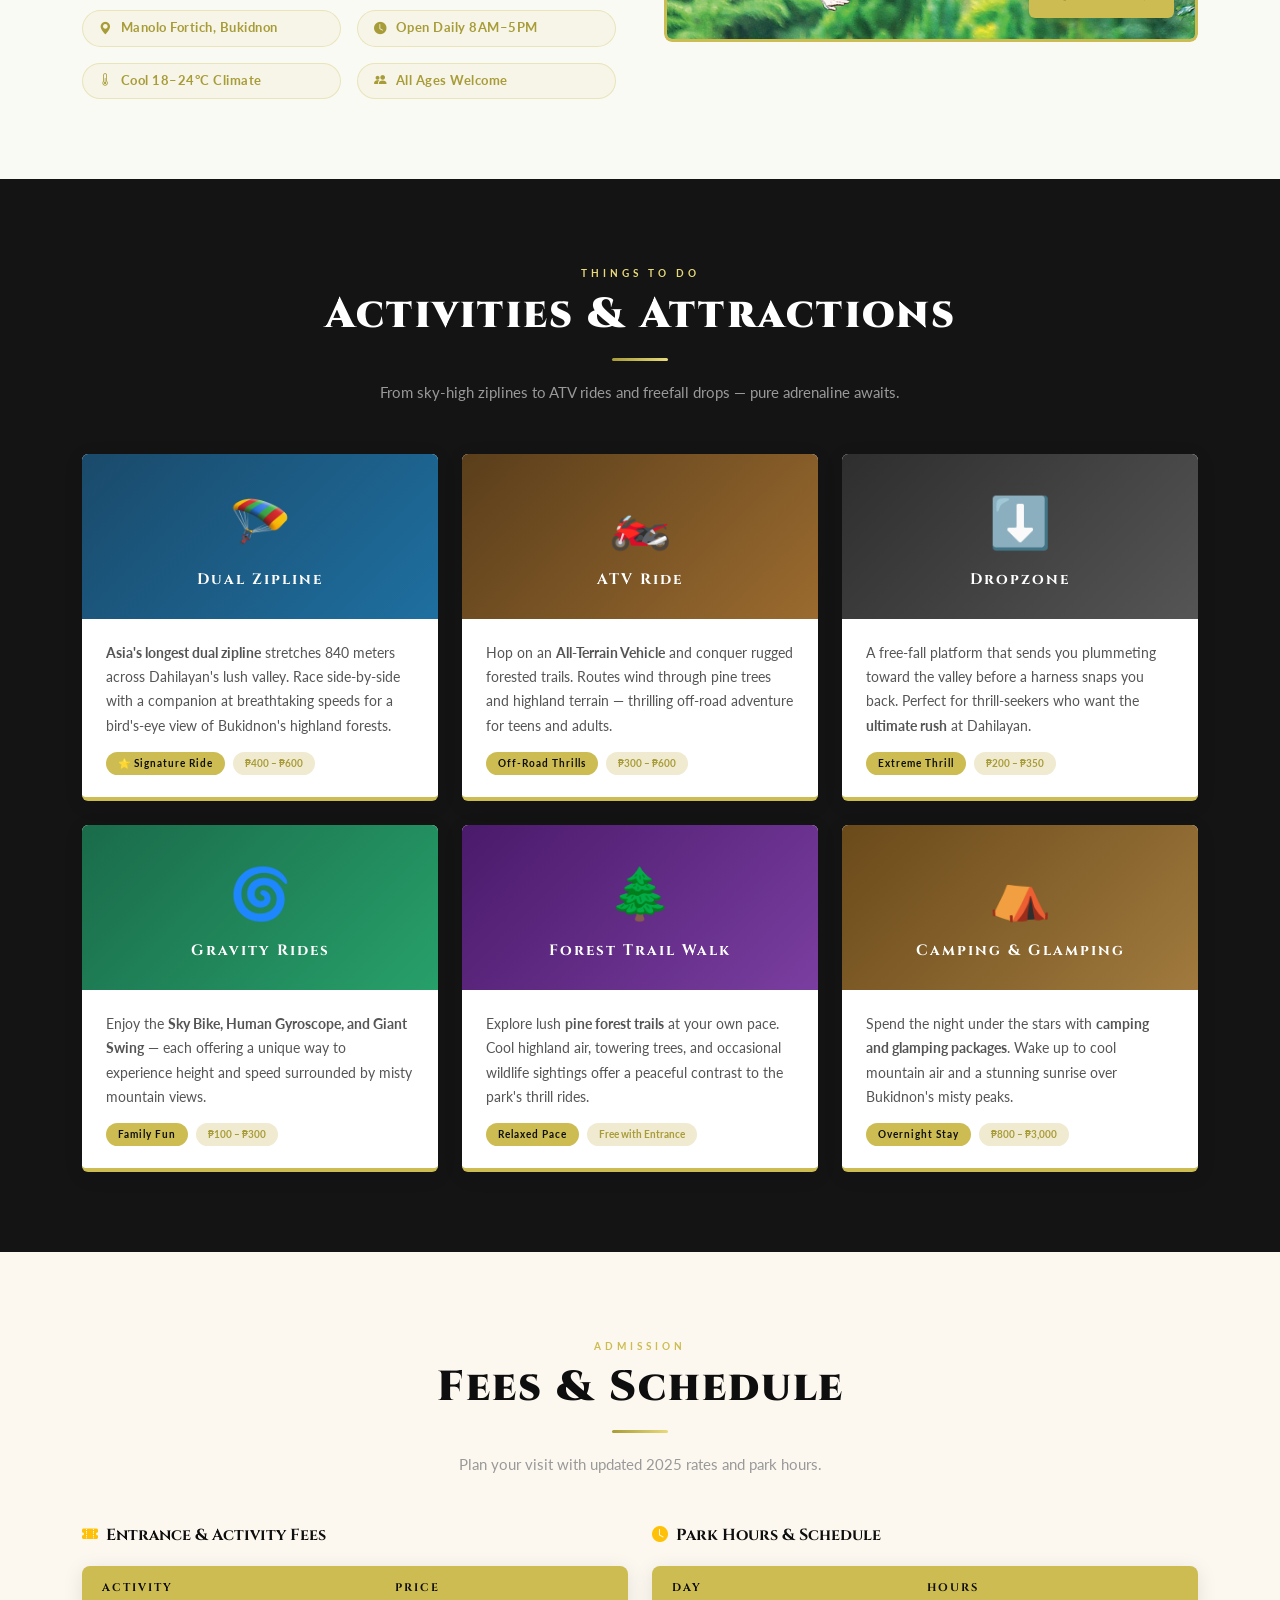
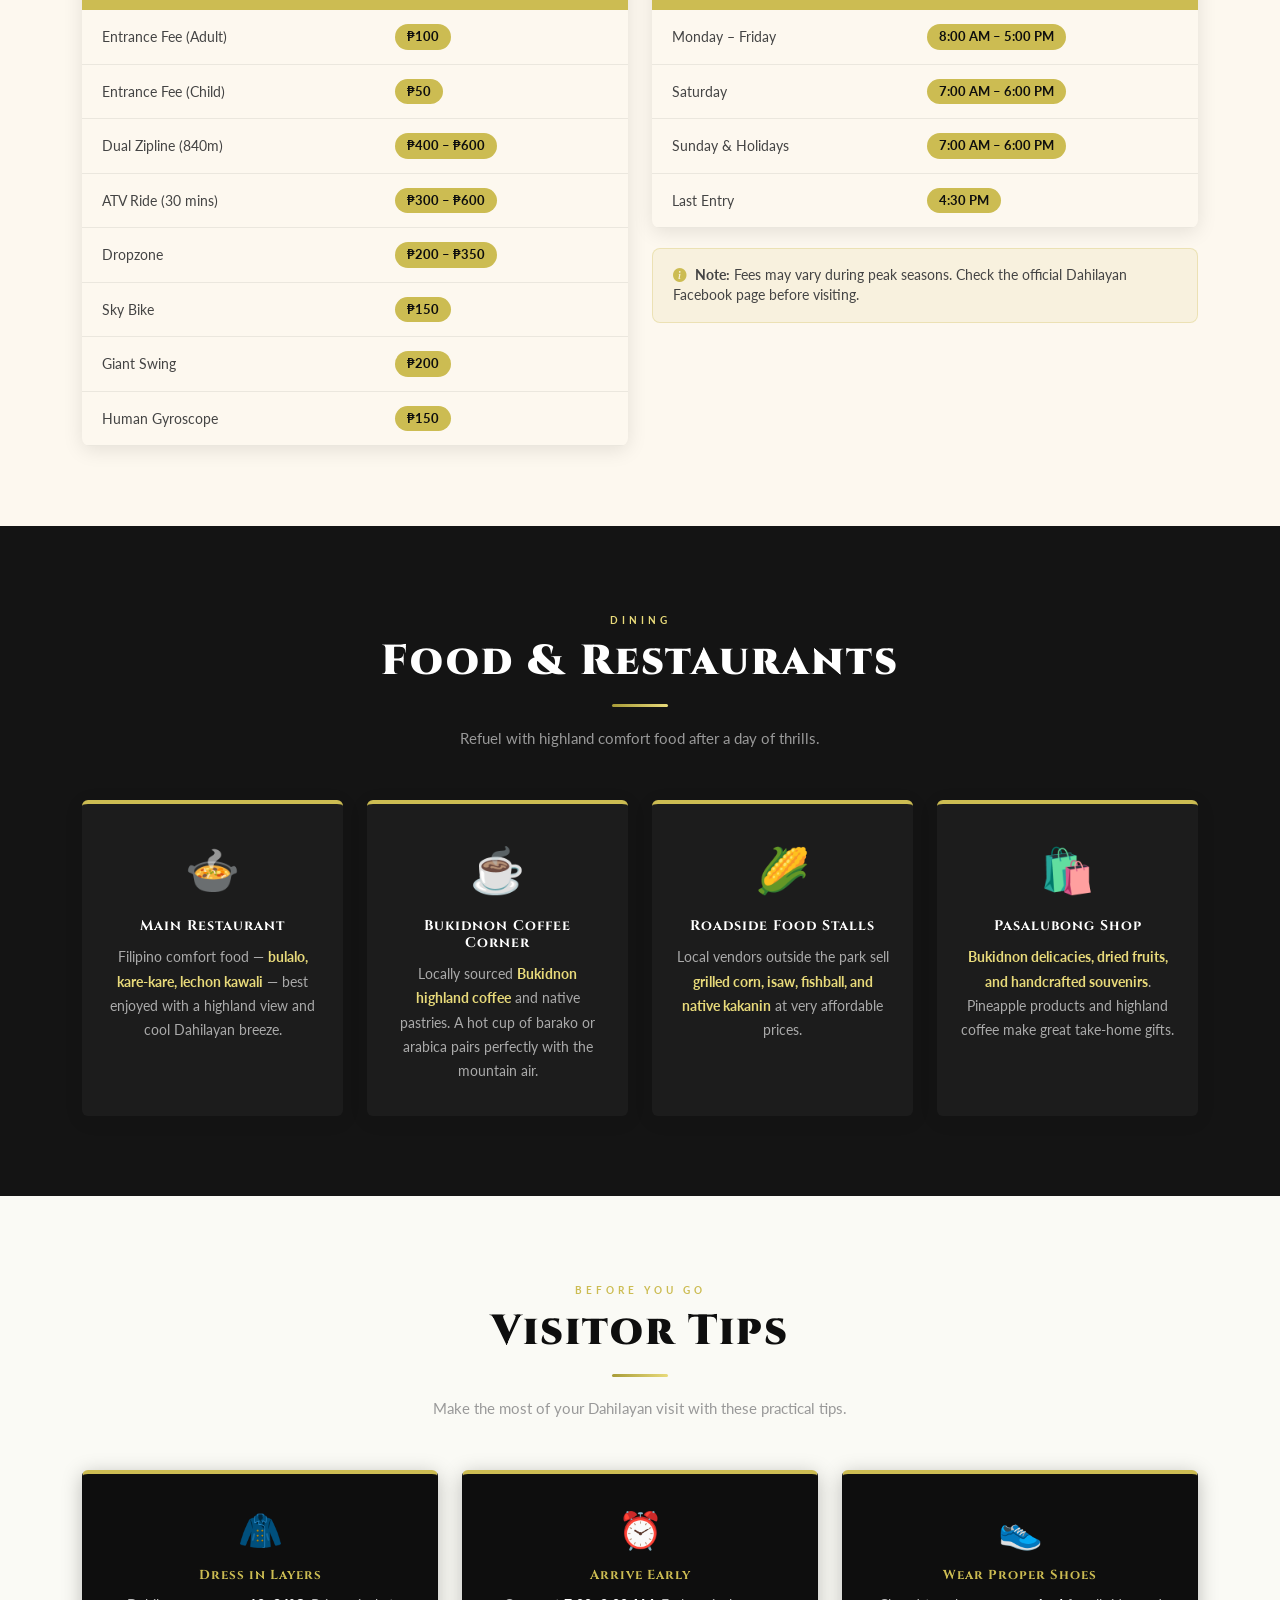
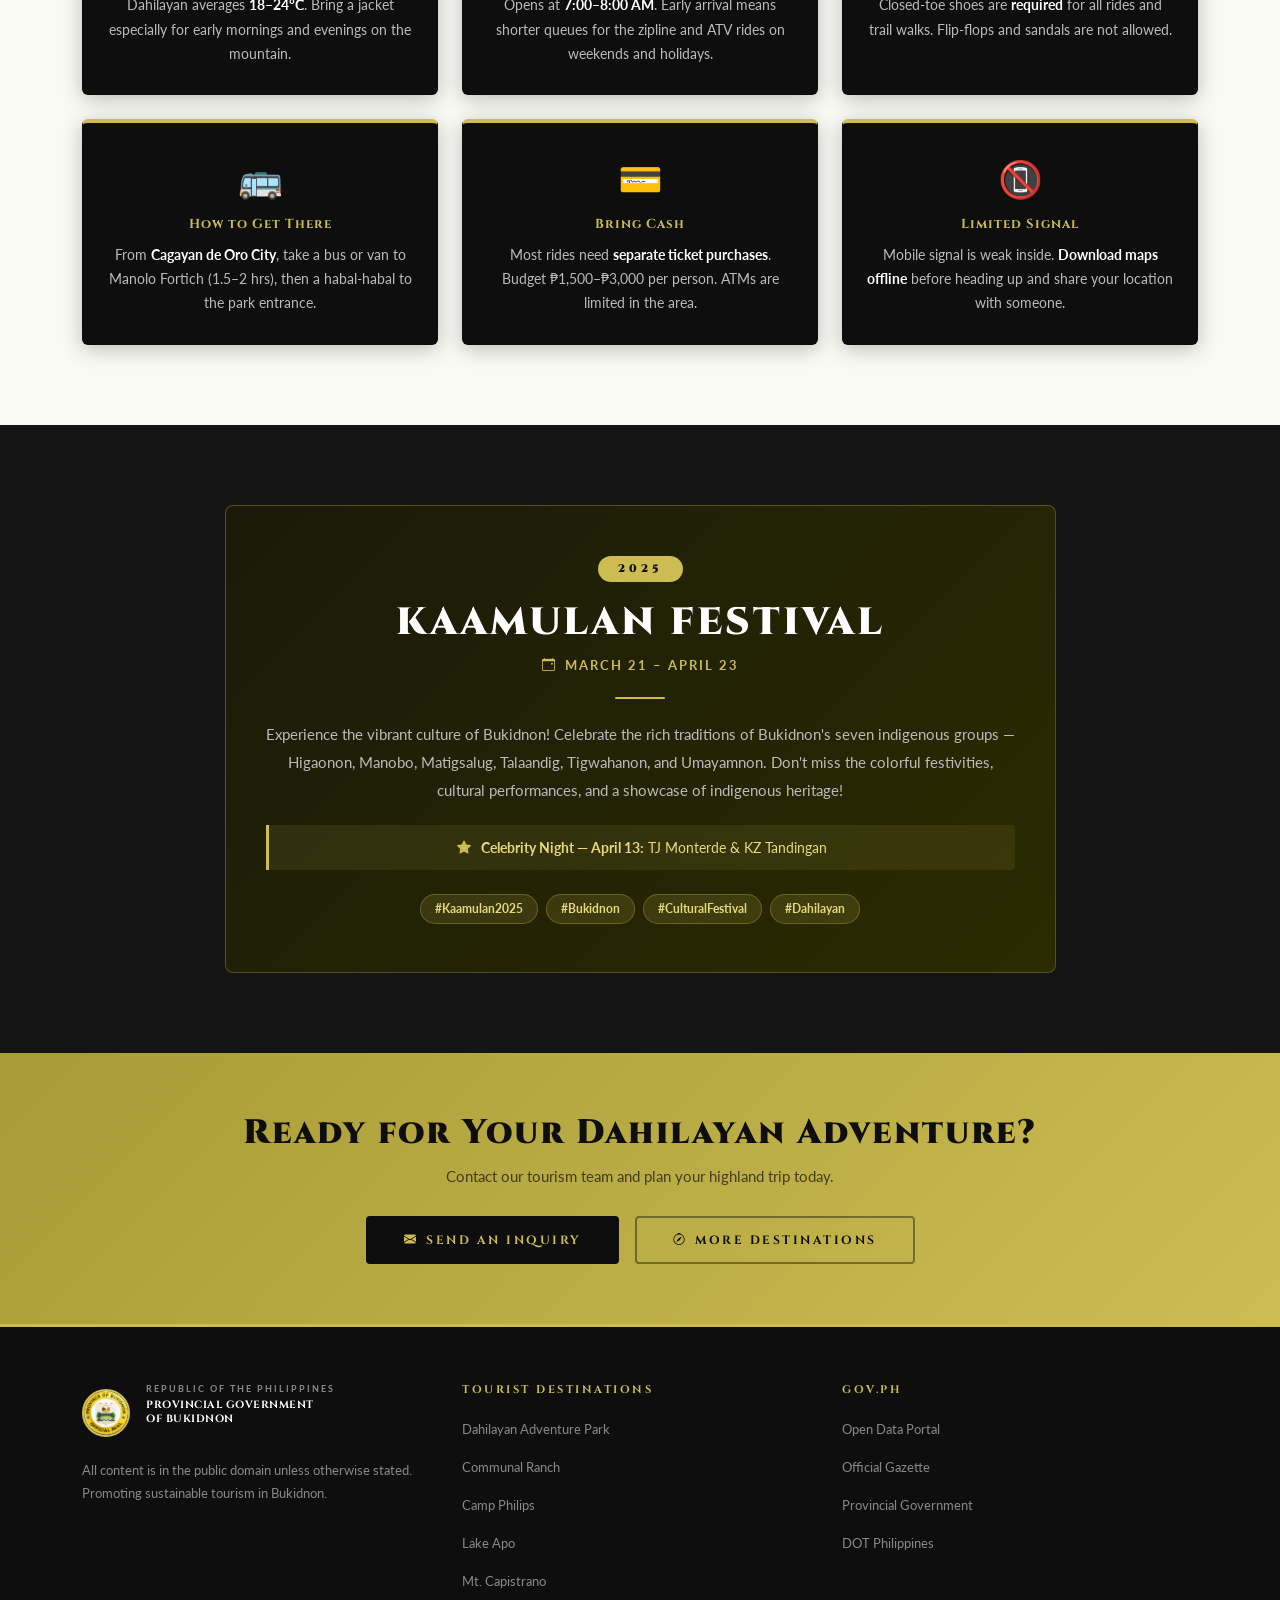
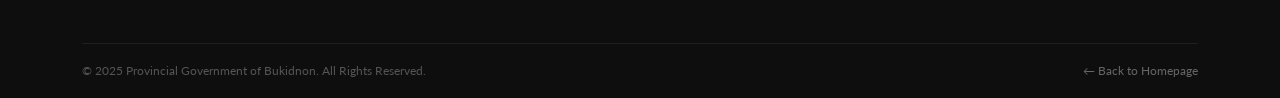
==== commit ba7f1d63: "Update dahilayan-overview.html" ====
--- a/dahilayan-overview.html
+++ b/dahilayan-overview.html
@@ -333,7 +333,7 @@
       </div>
       <div class="col-lg-6">
         <div style="position:relative;border-radius:8px;overflow:hidden;">
-          <img src="image/dahilayan2.jpg" alt="Dahilayan" style="width:100%;height:420px;object-fit:cover;border-radius:8px;border:3px solid var(--gold);">
+          <img src="image/dahilayan4.jpg" alt="Dahilayan" style="width:100%;height:420px;object-fit:cover;border-radius:8px;border:3px solid var(--gold);">
           <div style="position:absolute;bottom:24px;right:24px;background:var(--gold);color:var(--black);padding:14px 18px;border-radius:6px;box-shadow:0 4px 20px rgba(0,0,0,.3);text-align:center;">
             <span style="display:block;font-size:9px;font-weight:700;letter-spacing:3px;text-transform:uppercase;">Asia's</span>
             <span style="display:block;font-family:var(--font-display);font-size:13px;font-weight:900;letter-spacing:1px;line-height:1.2;">LONGEST<br>DUAL ZIPLINE</span>
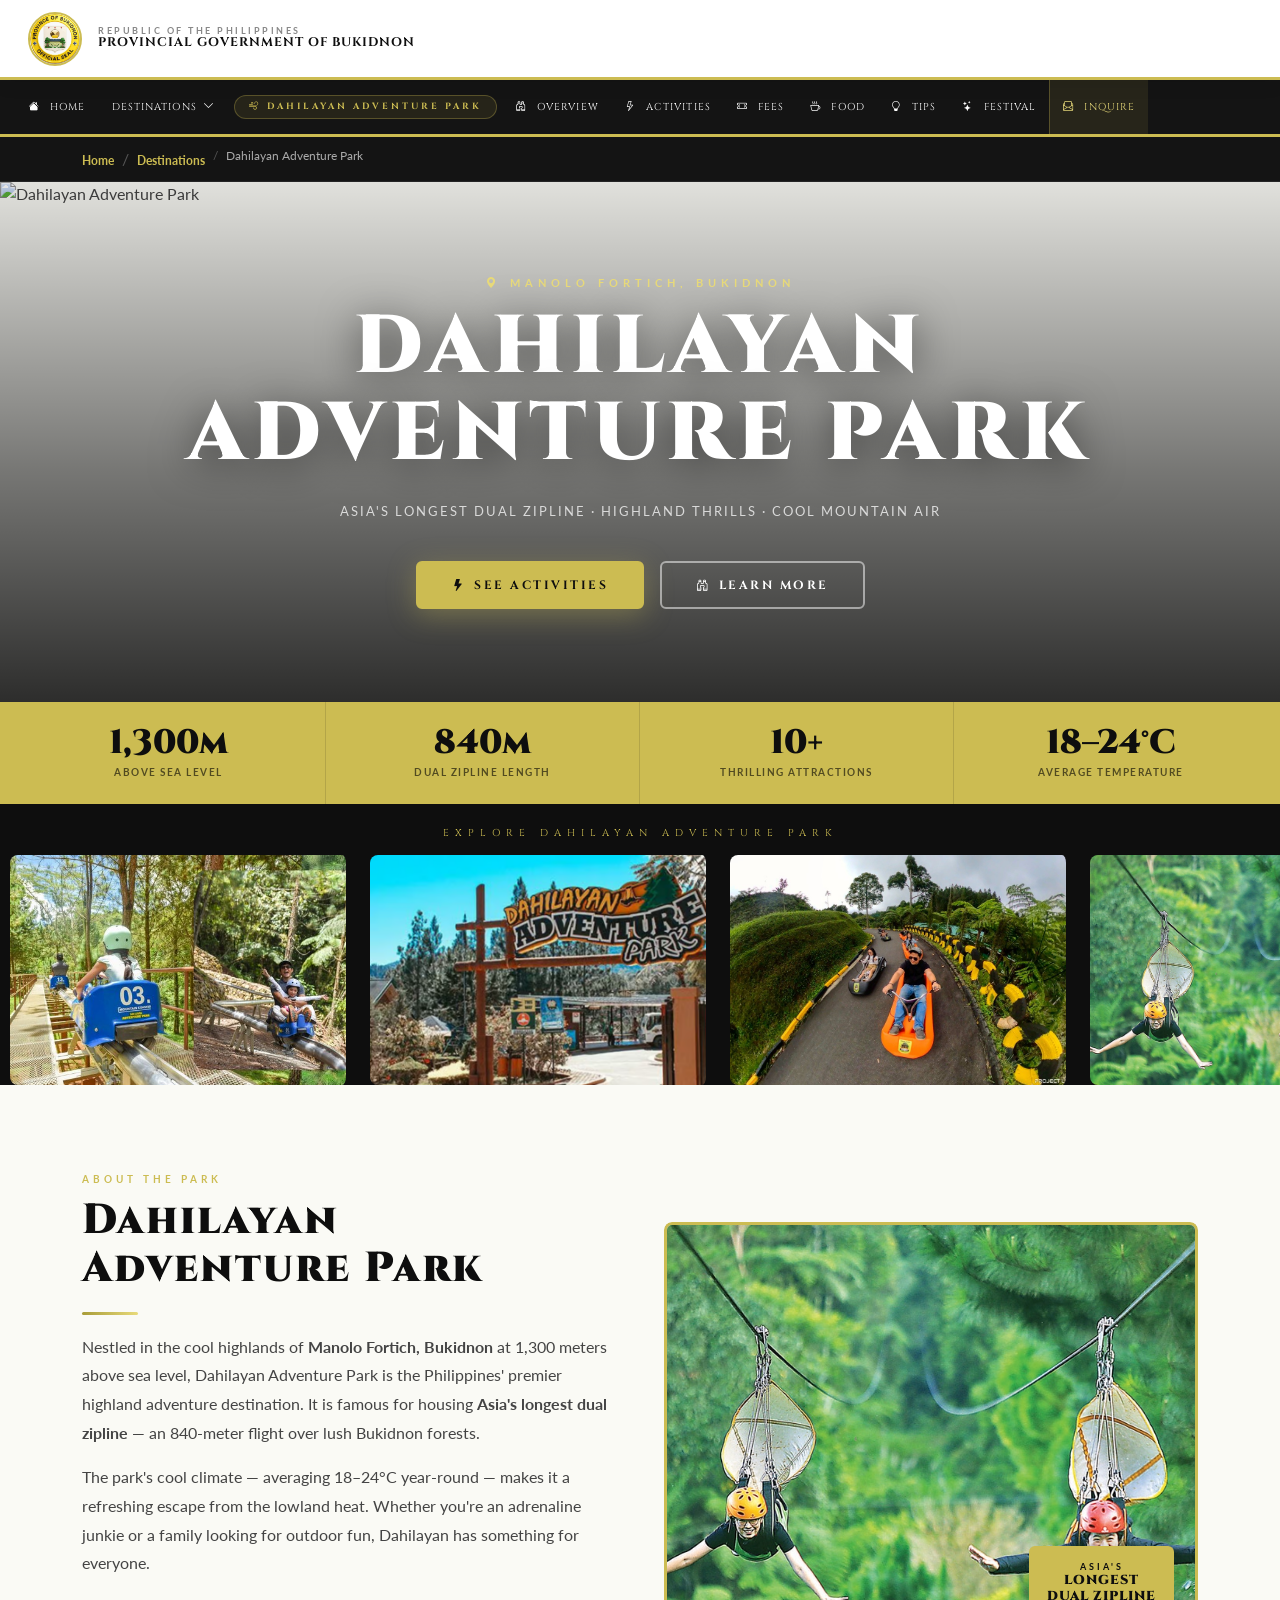
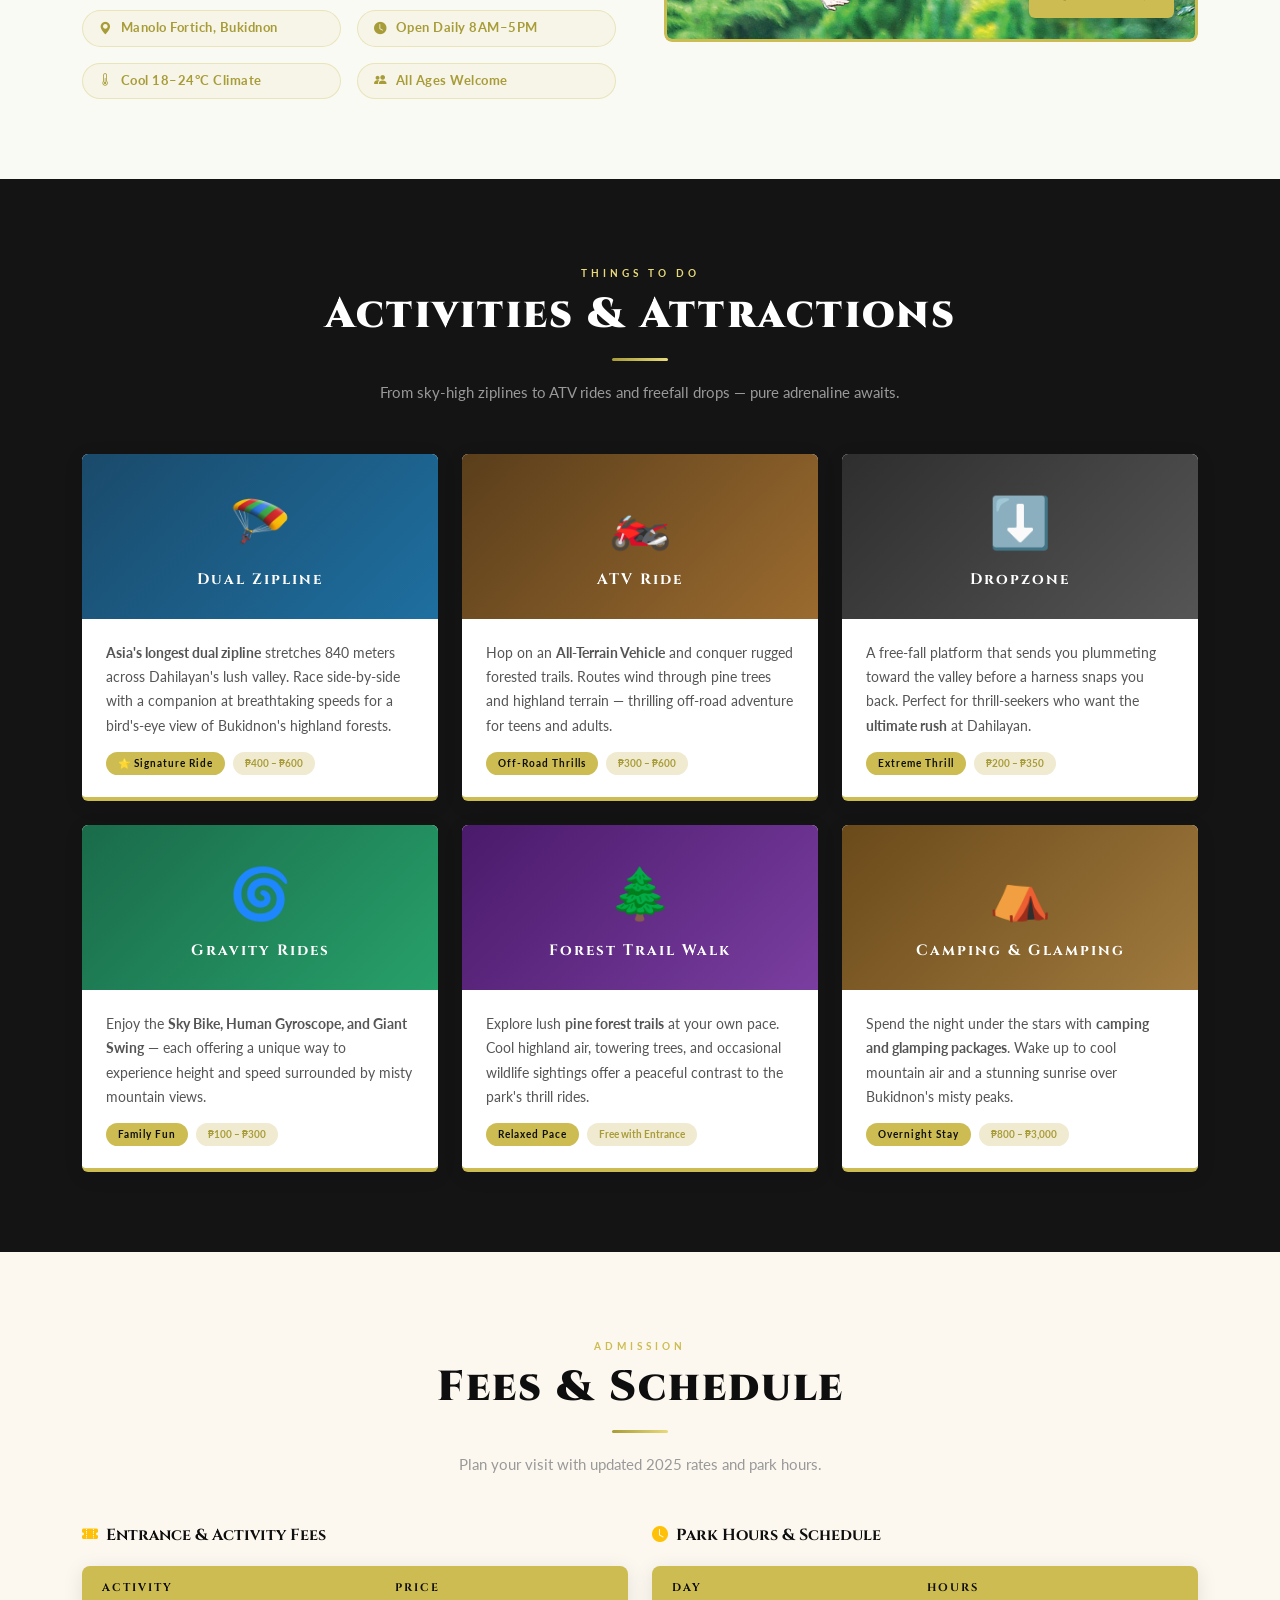
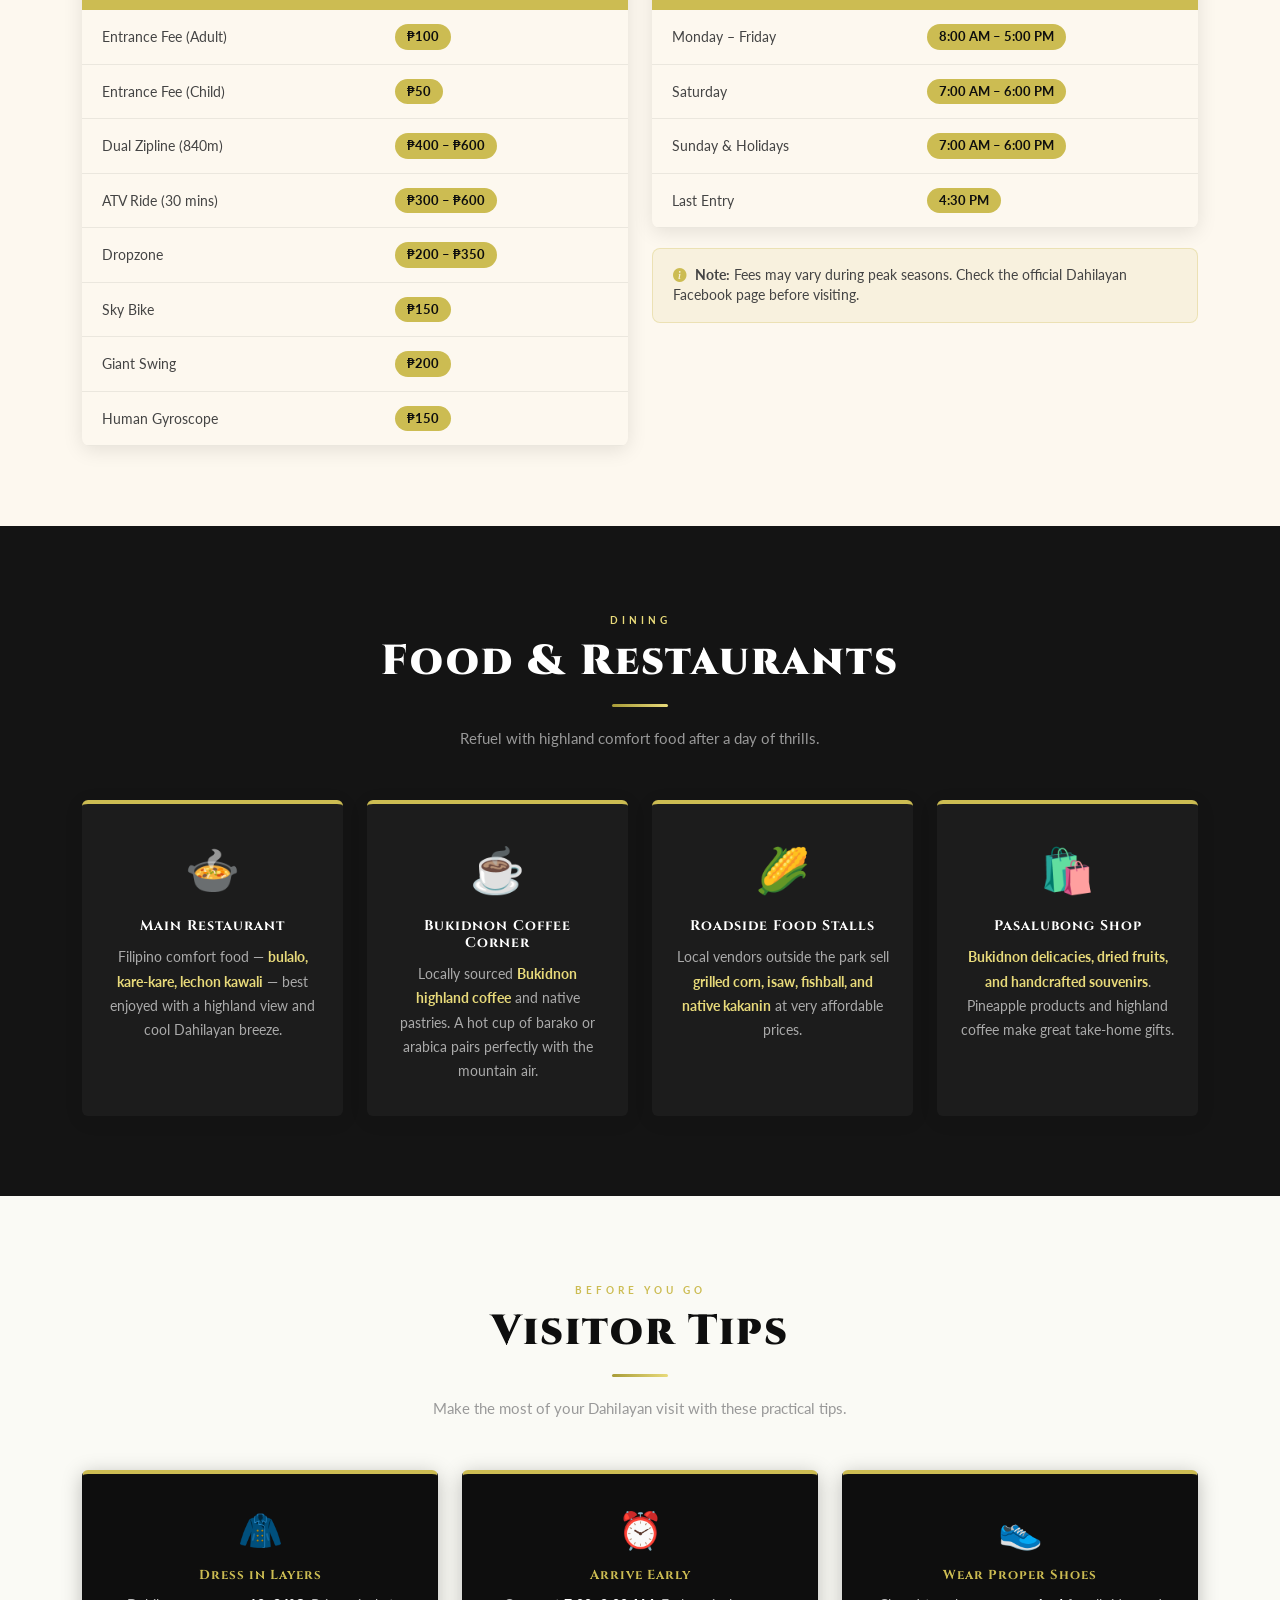
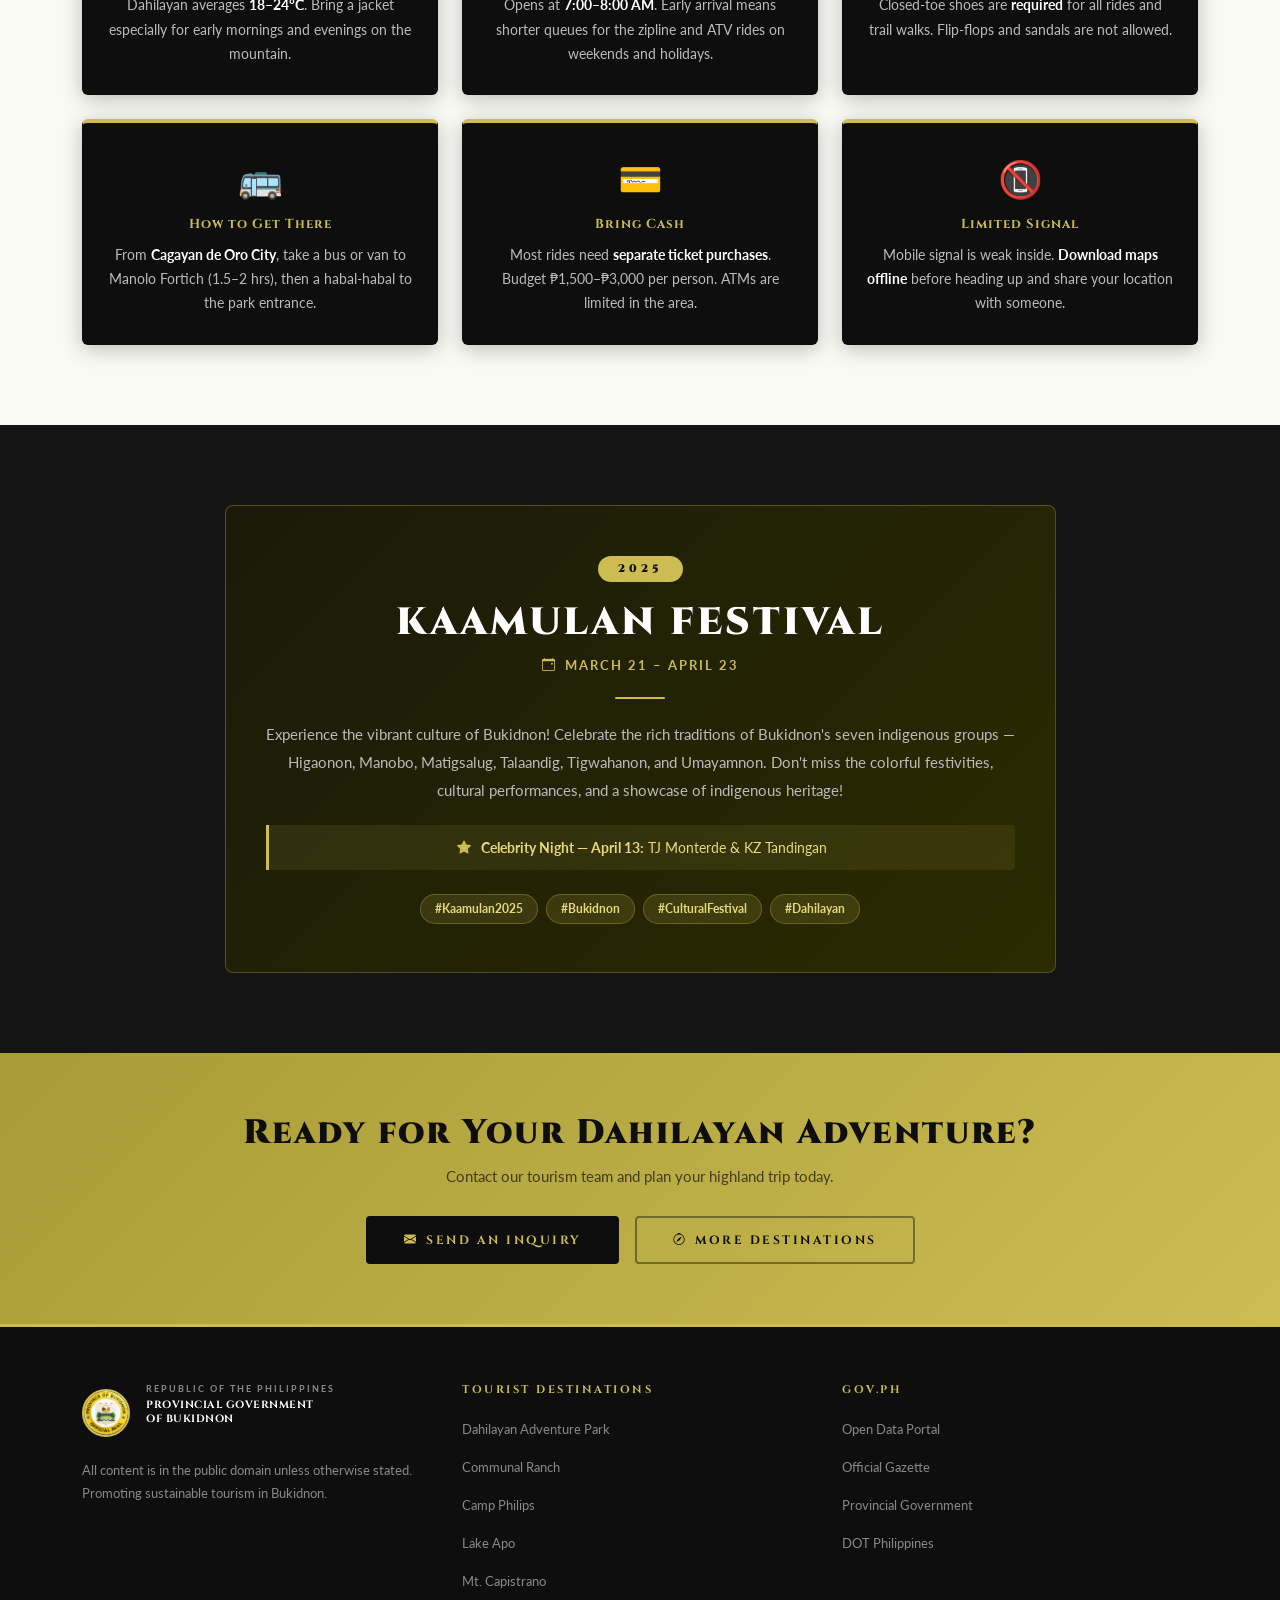
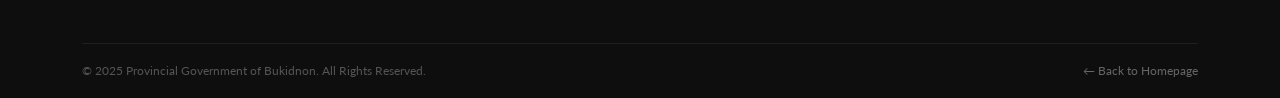
==== commit 8d4aeab3: "Update hero image in dahilayan-overview.html" ====
--- a/dahilayan-overview.html
+++ b/dahilayan-overview.html
@@ -275,7 +275,7 @@
 
 <!-- ══ HERO ══ -->
 <section class="page-hero">
-  <img src="image/dahilayan4.jpg" alt="Dahilayan Adventure Park" class="page-hero-bg">
+  <img src="image/advi1.jpg" alt="Dahilayan Adventure Park" class="page-hero-bg">
   <div class="page-hero-overlay">
     <p class="page-hero-eyebrow"><i class="bi bi-geo-alt-fill"></i> Manolo Fortich, Bukidnon</p>
     <h1 class="page-hero-title">DAHILAYAN<br>ADVENTURE PARK</h1>
